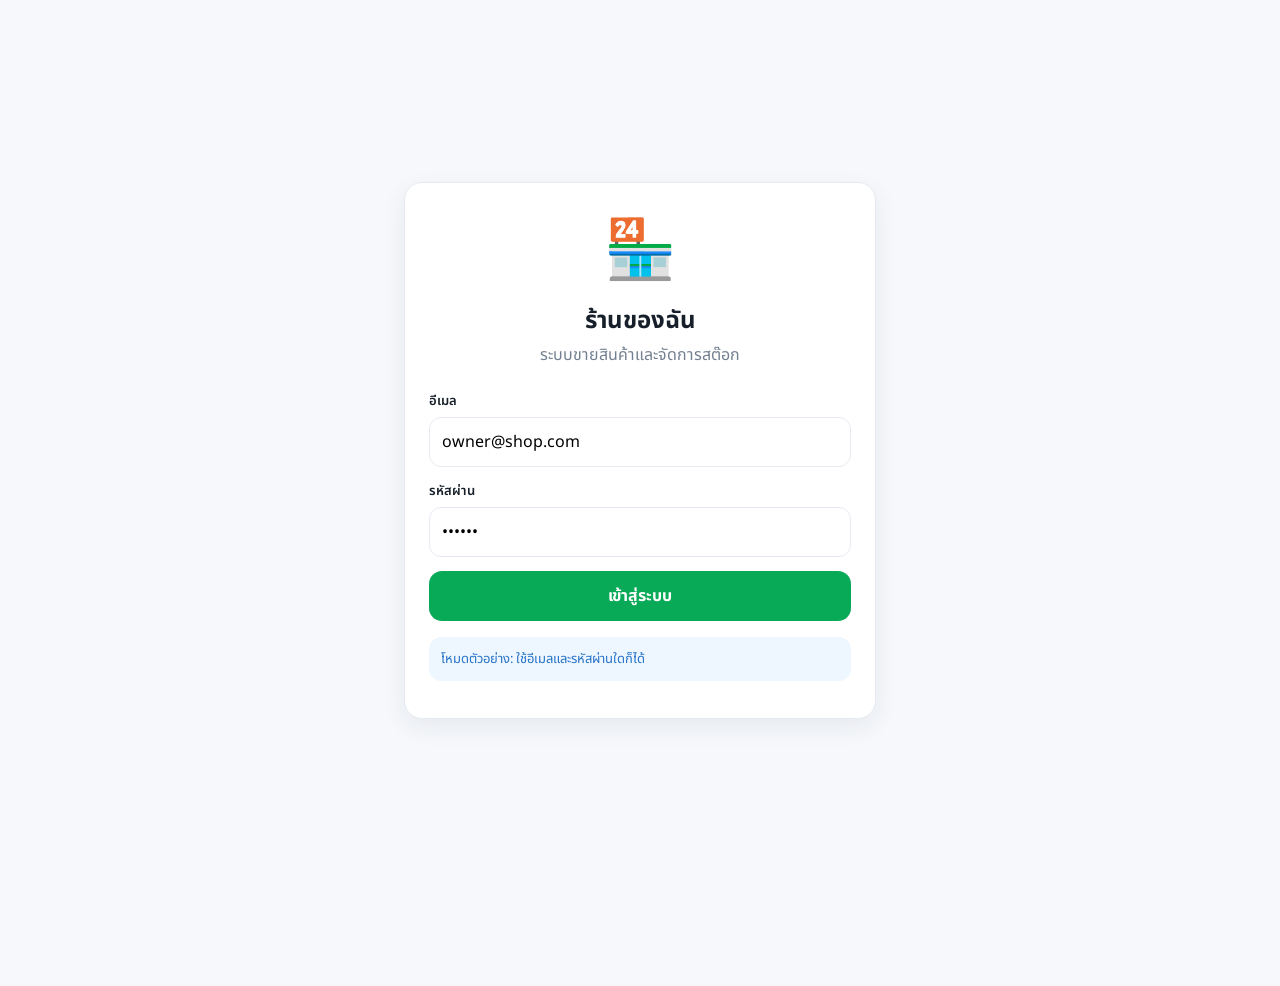
==== login.html @ 00ae4c8f "commit" ====
<!doctype html><html lang="th"><head><meta charset="utf-8"><meta name="viewport" content="width=device-width,initial-scale=1,maximum-scale=1,user-scalable=no"><meta name="theme-color" content="#08a957"><title>เข้าสู่ระบบ | ร้านของฉัน</title><link rel="stylesheet" href="css/style.css"></head><body><div class="app"><main class="login-wrap"><section class="login-card card"><div class="brand"><div class="logo">🏪</div><h1>ร้านของฉัน</h1><p>ระบบขายสินค้าและจัดการสต๊อก</p></div><form id="loginForm"><div class="field"><label>อีเมล</label><input id="email" type="email" value="owner@shop.com" autocomplete="username"></div><div class="field"><label>รหัสผ่าน</label><input id="password" type="password" value="123456" autocomplete="current-password"></div><button class="btn btn-primary btn-block">เข้าสู่ระบบ</button></form><p class="notice" style="margin-top:16px">โหมดตัวอย่าง: ใช้อีเมลและรหัสผ่านใดก็ได้</p></section></main></div><div class="toast" aria-live="polite"></div><script type="module">import{login}from'./js/auth.js';document.querySelector('#loginForm').onsubmit=e=>{e.preventDefault();login(email.value,password.value)}</script></body></html>
---- css/style.css ----
@import url('https://fonts.googleapis.com/css2?family=Noto+Sans+Thai:wght@400;500;600;700;800&display=swap');
:root{--green:#08a957;--green-dark:#078746;--green-soft:#e9f9f0;--bg:#f6f8fb;--card:#fff;--text:#17202a;--muted:#738091;--line:#e6eaf0;--danger:#e5484d;--warning:#f5a524;--blue:#3182f6;--shadow:0 8px 24px rgba(24,39,75,.07);--radius:18px}
*{box-sizing:border-box}html{font-size:16px;-webkit-text-size-adjust:100%;touch-action:manipulation}body{margin:0;font-family:'Noto Sans Thai',system-ui,sans-serif;background:var(--bg);color:var(--text)}button,input,select,textarea{font:inherit}button{cursor:pointer}a{text-decoration:none;color:inherit}.app{max-width:520px;min-height:100vh;margin:auto;background:var(--bg);padding-bottom:86px}.topbar{position:sticky;top:0;z-index:30;display:flex;align-items:center;justify-content:space-between;height:64px;padding:0 18px;background:rgba(246,248,251,.94);backdrop-filter:blur(12px);border-bottom:1px solid var(--line)}.topbar h1{font-size:20px;margin:0}.icon-btn{width:42px;height:42px;border:0;border-radius:13px;background:var(--card);box-shadow:var(--shadow);font-size:20px}.page{padding:16px}.card{background:var(--card);border:1px solid var(--line);border-radius:var(--radius);box-shadow:var(--shadow)}.scan-hero{width:100%;border:0;border-radius:18px;padding:24px;color:#fff;background:linear-gradient(135deg,#09b65f,#078e4b);text-align:center}.scan-hero .big{font-size:40px}.scan-hero strong{display:block;font-size:20px}.scan-hero small{opacity:.85}.search{position:relative;margin:14px 0}.search input{width:100%;height:48px;padding:0 45px;border:1px solid var(--line);border-radius:14px;background:#fff;outline:0}.search input:focus,.field input:focus,.field select:focus,.field textarea:focus{border-color:var(--green);box-shadow:0 0 0 3px rgba(8,169,87,.12)}.search span{position:absolute;left:15px;top:13px}.section-title{display:flex;justify-content:space-between;align-items:center;margin:22px 0 12px}.section-title h2{font-size:17px;margin:0}.section-title a{font-size:13px;color:var(--green)}.product-grid{display:grid;grid-template-columns:repeat(3,1fr);gap:10px}.product-card{border:1px solid var(--line);background:#fff;border-radius:15px;padding:10px;text-align:left;min-width:0}.product-card img,.emoji-img{width:100%;height:76px;object-fit:contain;border-radius:12px;background:#f7fafc}.product-card b{display:block;white-space:nowrap;overflow:hidden;text-overflow:ellipsis;margin-top:7px;font-size:13px}.product-card small{color:var(--green);font-weight:700}.bottom-nav{position:fixed;left:50%;bottom:0;transform:translateX(-50%);z-index:40;width:min(520px,100%);display:grid;grid-template-columns:repeat(4,1fr);padding:7px 8px calc(7px + env(safe-area-inset-bottom));background:#fff;border-top:1px solid var(--line)}.nav-item{display:flex;flex-direction:column;align-items:center;gap:2px;border:0;background:transparent;color:var(--muted);font-size:11px}.nav-item span{font-size:21px}.nav-item.active{color:var(--green);font-weight:700}.btn{border:0;border-radius:13px;padding:13px 16px;font-weight:700}.btn-primary{background:var(--green);color:#fff}.btn-secondary{background:var(--green-soft);color:var(--green-dark)}.btn-danger{background:#fff0f0;color:var(--danger)}.btn-block{width:100%}.list{display:flex;flex-direction:column;gap:10px}.list-row{display:flex;align-items:center;gap:12px;padding:12px;background:#fff;border:1px solid var(--line);border-radius:15px}.thumb{width:54px;height:54px;border-radius:12px;object-fit:contain;background:#f4f7fa}.grow{flex:1;min-width:0}.grow b{display:block}.muted{color:var(--muted);font-size:13px}.price{font-weight:800}.qty{display:flex;align-items:center;gap:8px;margin-top:8px}.qty button{width:31px;height:31px;border:1px solid var(--line);background:#f6f8fb;border-radius:8px}.summary{padding:16px;margin-top:15px}.summary-line{display:flex;justify-content:space-between;margin:8px 0}.summary-line.total{font-size:22px;font-weight:800;border-top:1px solid var(--line);padding-top:12px}.field{margin-bottom:14px}.field label{display:block;font-size:13px;font-weight:600;margin-bottom:6px}.field input,.field select,.field textarea{width:100%;border:1px solid var(--line);border-radius:12px;background:#fff;padding:12px;outline:0}.field textarea{min-height:88px;resize:vertical}.two-col{display:grid;grid-template-columns:1fr 1fr;gap:12px}.stats{display:grid;grid-template-columns:1fr 1fr;gap:12px}.stat{padding:16px;color:#fff}.stat.green{background:linear-gradient(135deg,#08a957,#14c873)}.stat.blue{background:linear-gradient(135deg,#3182f6,#4ca1ff)}.stat.orange{background:linear-gradient(135deg,#f59f24,#ffbd50)}.stat.purple{background:linear-gradient(135deg,#845ef7,#a779ff)}.stat small{opacity:.9}.stat b{display:block;font-size:23px;margin-top:4px}.stock-dot{width:10px;height:10px;border-radius:50%}.ok{background:var(--green)}.low{background:var(--warning)}.out{background:var(--danger)}.fab{position:fixed;right:max(18px,calc((100vw - 520px)/2 + 18px));bottom:90px;width:58px;height:58px;border:0;border-radius:50%;background:var(--green);color:#fff;font-size:32px;box-shadow:0 10px 30px rgba(8,169,87,.35)}.login-wrap{min-height:100vh;display:flex;align-items:center;padding:24px}.login-card{width:100%;padding:24px}.brand{text-align:center;margin-bottom:24px}.brand .logo{font-size:58px}.brand h1{margin:8px 0 0}.brand p{color:var(--muted);margin:4px 0}.notice{padding:12px;border-radius:12px;background:#eef7ff;color:#2773c8;font-size:13px}.toast{position:fixed;z-index:99;left:50%;bottom:95px;transform:translateX(-50%);width:min(460px,calc(100% - 32px));padding:13px 16px;border-radius:13px;background:#17202a;color:#fff;text-align:center;display:none}.toast.show{display:block}.modal{position:fixed;inset:0;z-index:80;background:rgba(17,24,39,.62);display:none;align-items:flex-end;justify-content:center}.modal.show{display:flex}.sheet{width:min(520px,100%);background:#fff;border-radius:24px 24px 0 0;padding:20px;max-height:88vh;overflow:auto}.scanner-box{position:relative;background:#111;border-radius:18px;overflow:hidden;aspect-ratio:3/4}.scanner-box video{width:100%;height:100%;object-fit:cover}.scan-frame{position:absolute;inset:30% 10%;border:3px solid #21d873;border-radius:14px}.empty{text-align:center;padding:36px 16px;color:var(--muted)}.receipt-no{font-weight:800}.money-positive{color:var(--green);font-weight:800}.money-negative{color:var(--danger);font-weight:800}.setting-row{display:flex;align-items:center;gap:12px;padding:15px;border-bottom:1px solid var(--line)}.setting-row:last-child{border:0}.avatar{width:50px;height:50px;border-radius:50%;display:grid;place-items:center;background:#dff5e9;color:var(--green);font-size:24px}.chart{display:flex;align-items:flex-end;height:160px;gap:8px;padding:15px}.bar{flex:1;background:linear-gradient(#4ca1ff,#3182f6);border-radius:6px 6px 0 0;min-height:5px}.tabs{display:grid;grid-template-columns:1fr 1fr;gap:8px;margin-bottom:12px}.tabs button{border:1px solid var(--line);background:#fff;border-radius:12px;padding:11px}.tabs button.active{border-color:var(--green);color:var(--green);background:var(--green-soft)}@media(max-width:360px){.product-grid{grid-template-columns:repeat(2,1fr)}.two-col{grid-template-columns:1fr}.page{padding:12px}}
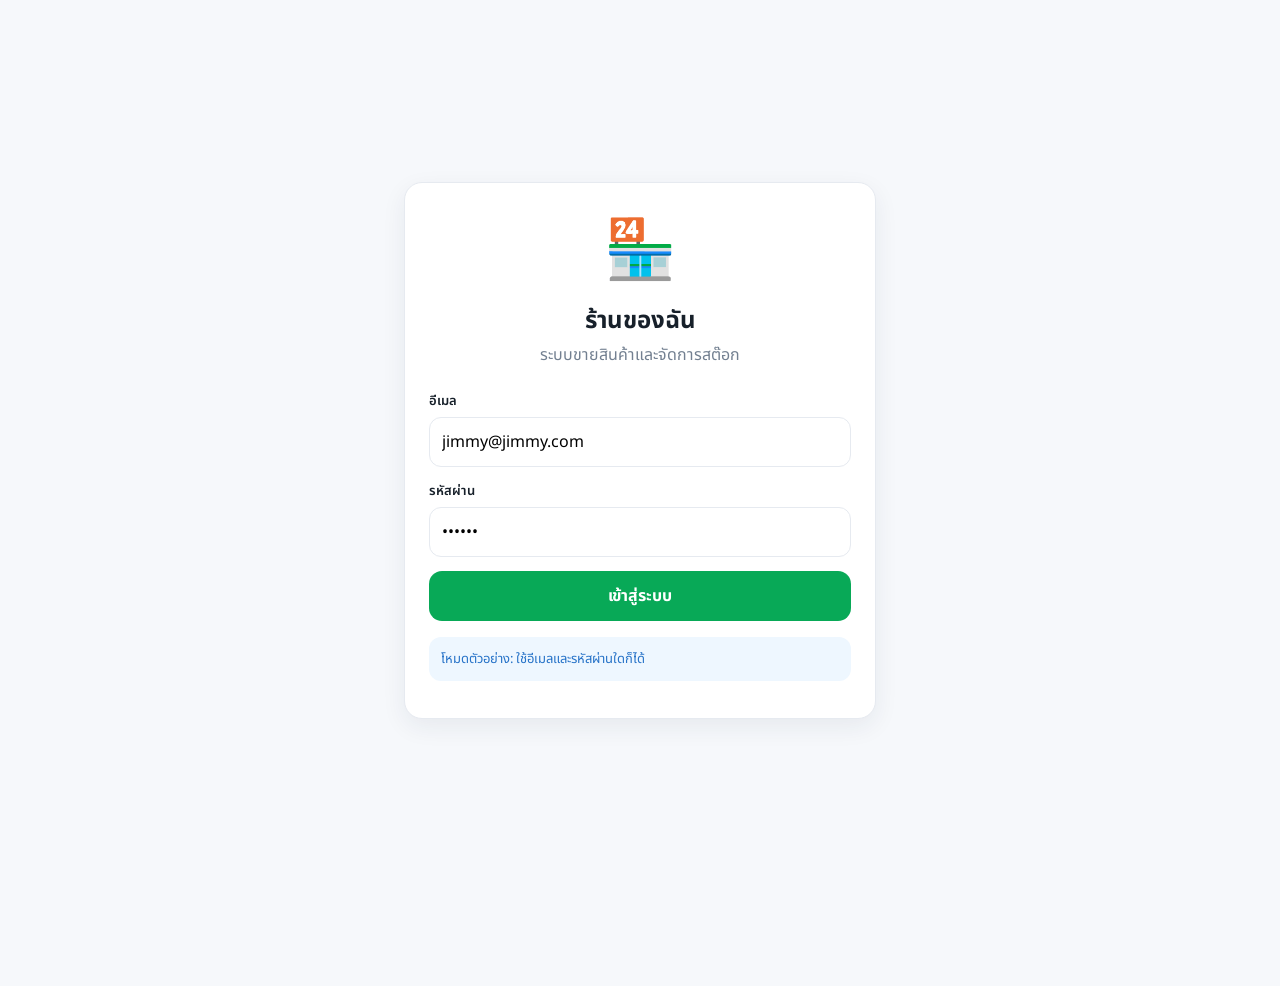
==== commit 6dc5716a: "commit" ====
--- a/login.html
+++ b/login.html
@@ -1 +1,37 @@
-<!doctype html><html lang="th"><head><meta charset="utf-8"><meta name="viewport" content="width=device-width,initial-scale=1,maximum-scale=1,user-scalable=no"><meta name="theme-color" content="#08a957"><title>เข้าสู่ระบบ | ร้านของฉัน</title><link rel="stylesheet" href="css/style.css"></head><body><div class="app"><main class="login-wrap"><section class="login-card card"><div class="brand"><div class="logo">🏪</div><h1>ร้านของฉัน</h1><p>ระบบขายสินค้าและจัดการสต๊อก</p></div><form id="loginForm"><div class="field"><label>อีเมล</label><input id="email" type="email" value="owner@shop.com" autocomplete="username"></div><div class="field"><label>รหัสผ่าน</label><input id="password" type="password" value="123456" autocomplete="current-password"></div><button class="btn btn-primary btn-block">เข้าสู่ระบบ</button></form><p class="notice" style="margin-top:16px">โหมดตัวอย่าง: ใช้อีเมลและรหัสผ่านใดก็ได้</p></section></main></div><div class="toast" aria-live="polite"></div><script type="module">import{login}from'./js/auth.js';document.querySelector('#loginForm').onsubmit=e=>{e.preventDefault();login(email.value,password.value)}</script></body></html>+<!doctype html>
+<html lang="th">
+
+<head>
+    <meta charset="utf-8">
+    <meta name="viewport" content="width=device-width,initial-scale=1,maximum-scale=1,user-scalable=no">
+    <meta name="theme-color" content="#08a957">
+    <title>เข้าสู่ระบบ | ร้านของฉัน</title>
+    <link rel="stylesheet" href="css/style.css">
+</head>
+
+<body>
+    <div class="app">
+        <main class="login-wrap">
+            <section class="login-card card">
+                <div class="brand">
+                    <div class="logo">🏪</div>
+                    <h1>ร้านของฉัน</h1>
+                    <p>ระบบขายสินค้าและจัดการสต๊อก</p>
+                </div>
+                <form id="loginForm">
+                    <div class="field"><label>อีเมล</label><input id="email" type="email" value="jimmy@jimmy.com"
+                            autocomplete="username"></div>
+                    <div class="field"><label>รหัสผ่าน</label><input id="password" type="password" value="jimmy@"
+                            autocomplete="current-password"></div><button
+                        class="btn btn-primary btn-block">เข้าสู่ระบบ</button>
+                </form>
+                <p class="notice" style="margin-top:16px">โหมดตัวอย่าง: ใช้อีเมลและรหัสผ่านใดก็ได้</p>
+            </section>
+        </main>
+    </div>
+    <div class="toast" aria-live="polite"></div>
+    <script
+        type="module">import { login } from './js/auth.js'; document.querySelector('#loginForm').onsubmit = e => { e.preventDefault(); login(email.value, password.value) }</script>
+</body>
+
+</html>
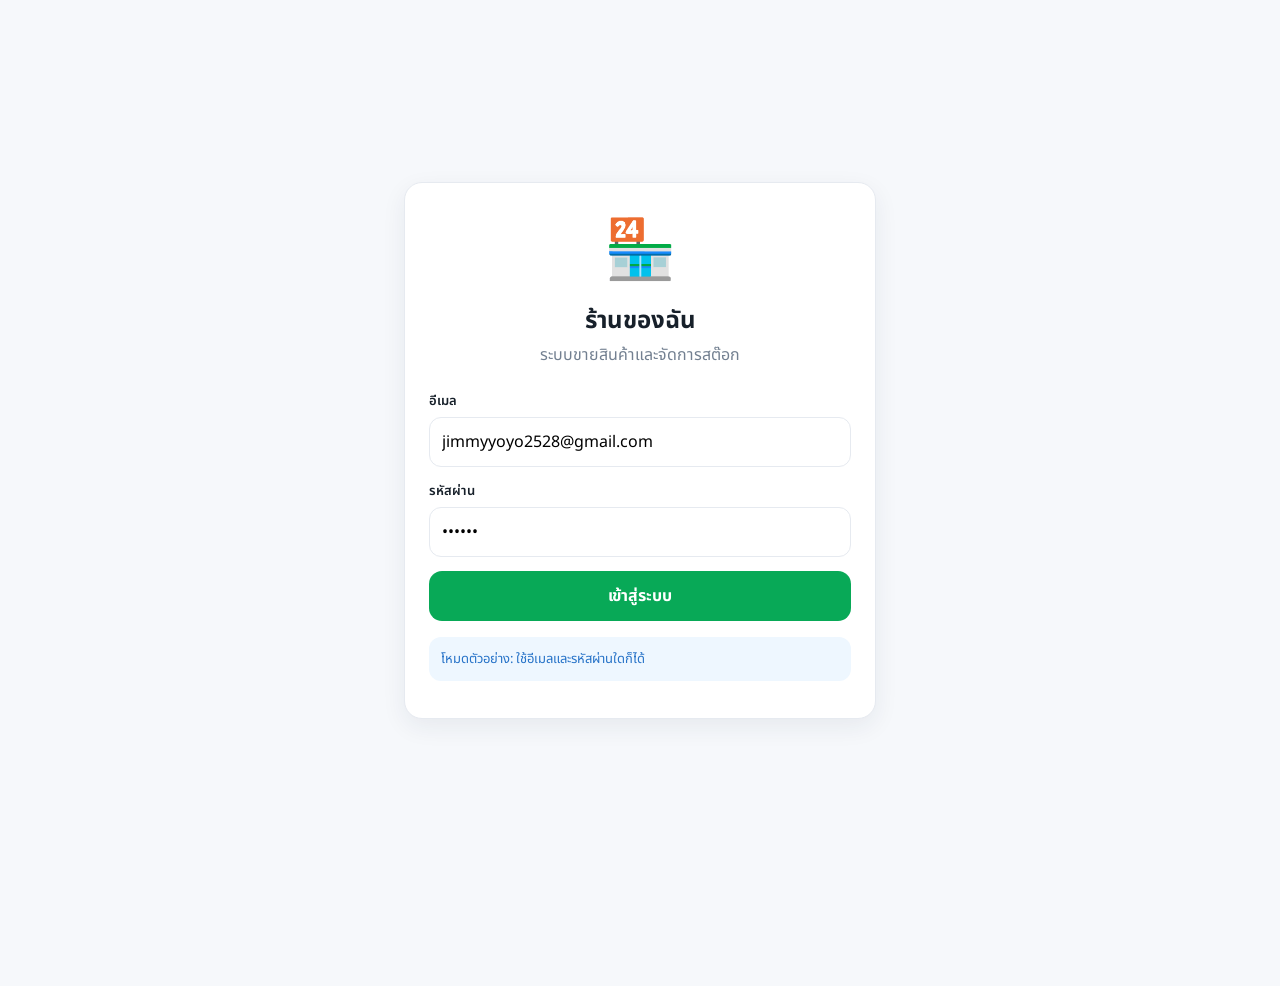
==== commit 5dddf40b: "git add . git commit -m "feat: auto fill barcode from product images" git push" ====
--- a/login.html
+++ b/login.html
@@ -19,7 +19,7 @@
                     <p>ระบบขายสินค้าและจัดการสต๊อก</p>
                 </div>
                 <form id="loginForm">
-                    <div class="field"><label>อีเมล</label><input id="email" type="email" value="jimmy@jimmy.com"
+                    <div class="field"><label>อีเมล</label><input id="email" type="email" value="jimmyyoyo2528@gmail.com"
                             autocomplete="username"></div>
                     <div class="field"><label>รหัสผ่าน</label><input id="password" type="password" value="jimmy@"
                             autocomplete="current-password"></div><button
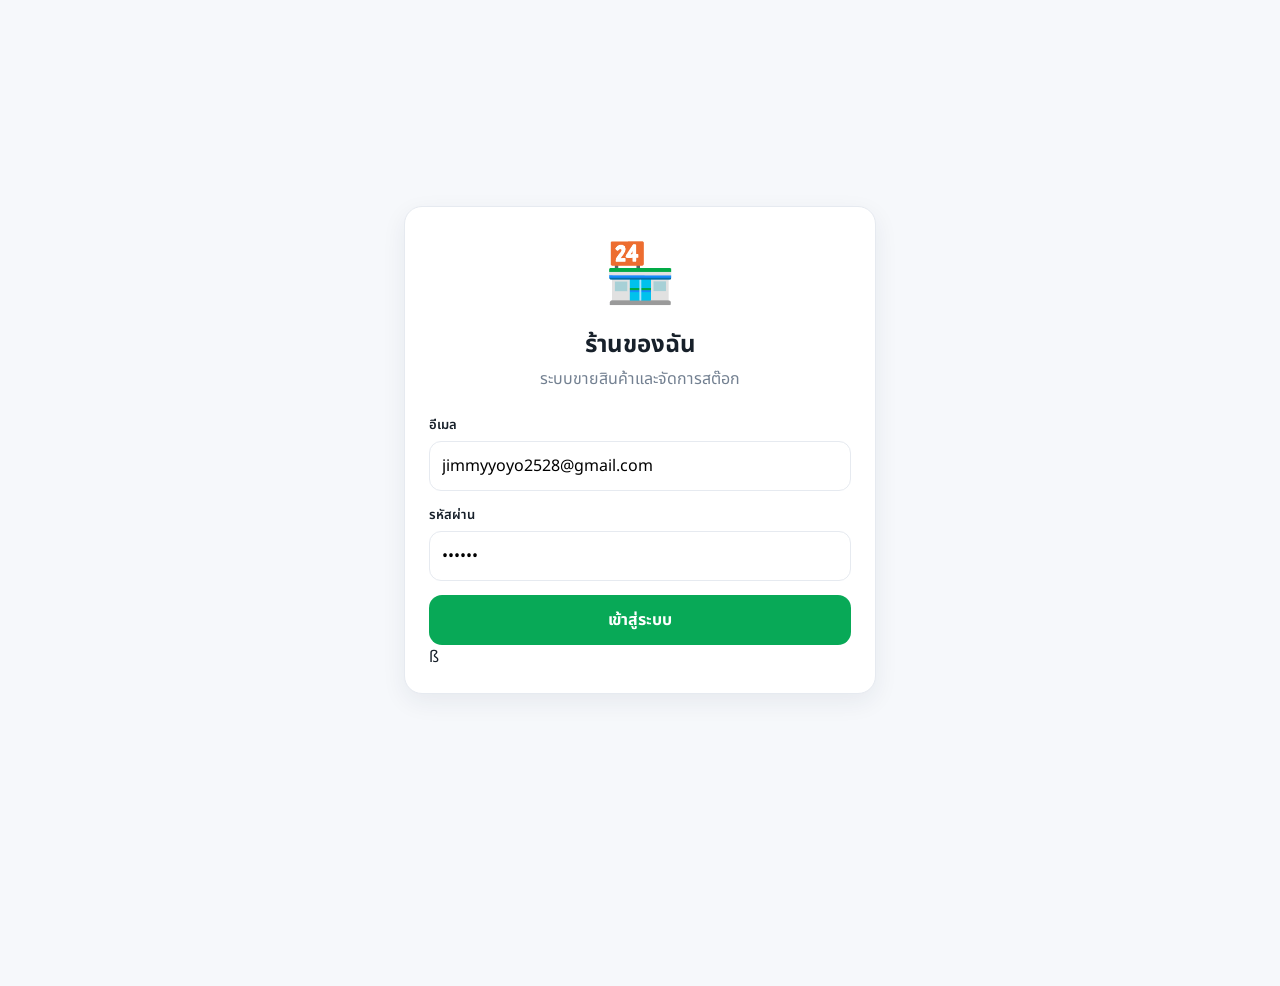
==== commit 3842456e: "commit" ====
--- a/login.html
+++ b/login.html
@@ -24,8 +24,7 @@
                     <div class="field"><label>รหัสผ่าน</label><input id="password" type="password" value="jimmy@"
                             autocomplete="current-password"></div><button
                         class="btn btn-primary btn-block">เข้าสู่ระบบ</button>
-                </form>
-                <p class="notice" style="margin-top:16px">โหมดตัวอย่าง: ใช้อีเมลและรหัสผ่านใดก็ได้</p>
+                </form>ß
             </section>
         </main>
     </div>
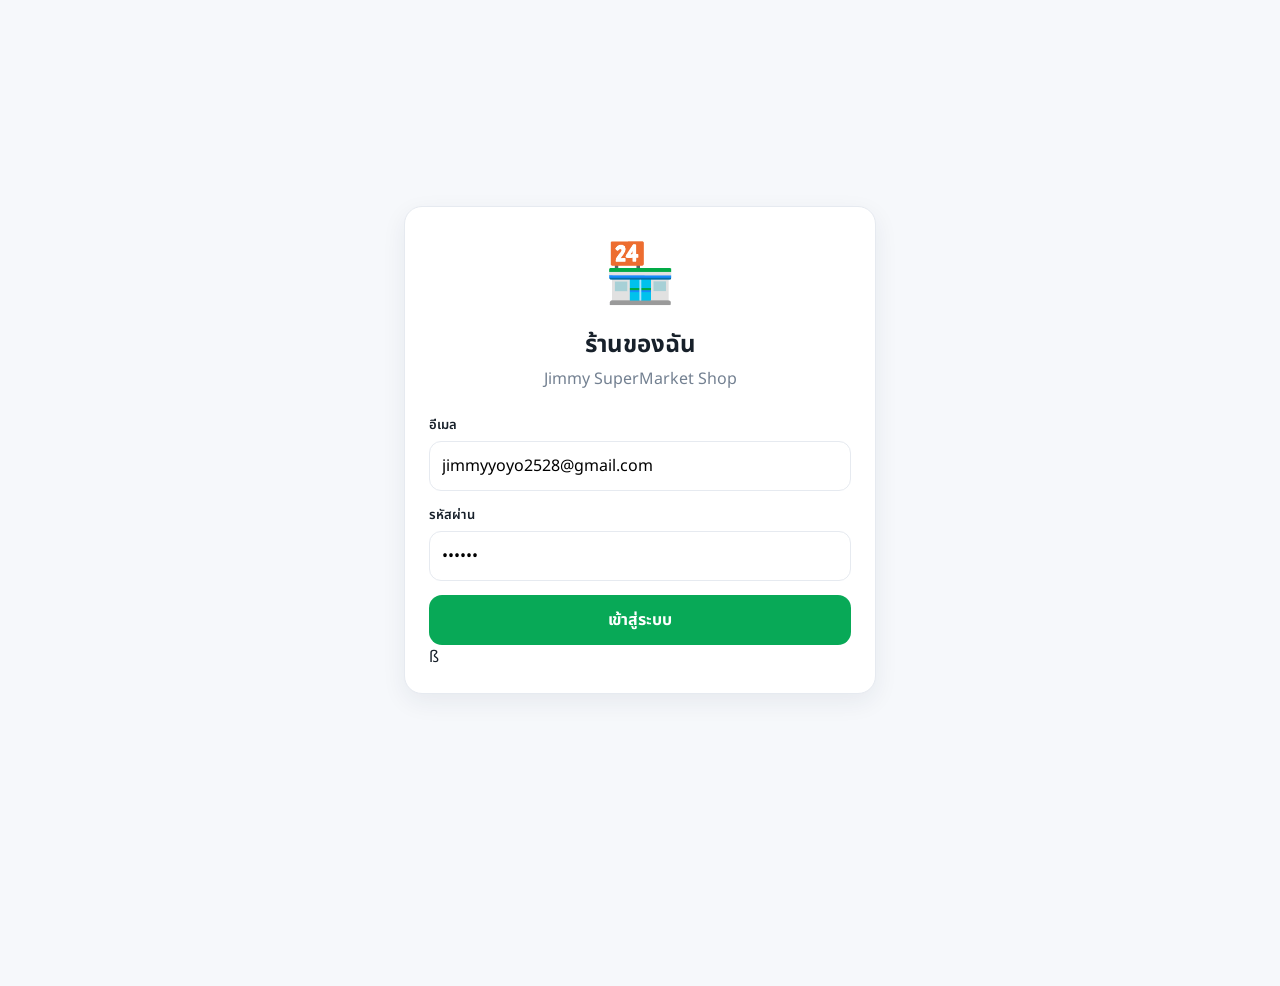
==== commit 7efb8e42: "commit" ====
--- a/login.html
+++ b/login.html
@@ -16,7 +16,7 @@
                 <div class="brand">
                     <div class="logo">🏪</div>
                     <h1>ร้านของฉัน</h1>
-                    <p>ระบบขายสินค้าและจัดการสต๊อก</p>
+                    <p>Jimmy SuperMarket Shop</p>
                 </div>
                 <form id="loginForm">
                     <div class="field"><label>อีเมล</label><input id="email" type="email" value="jimmyyoyo2528@gmail.com"
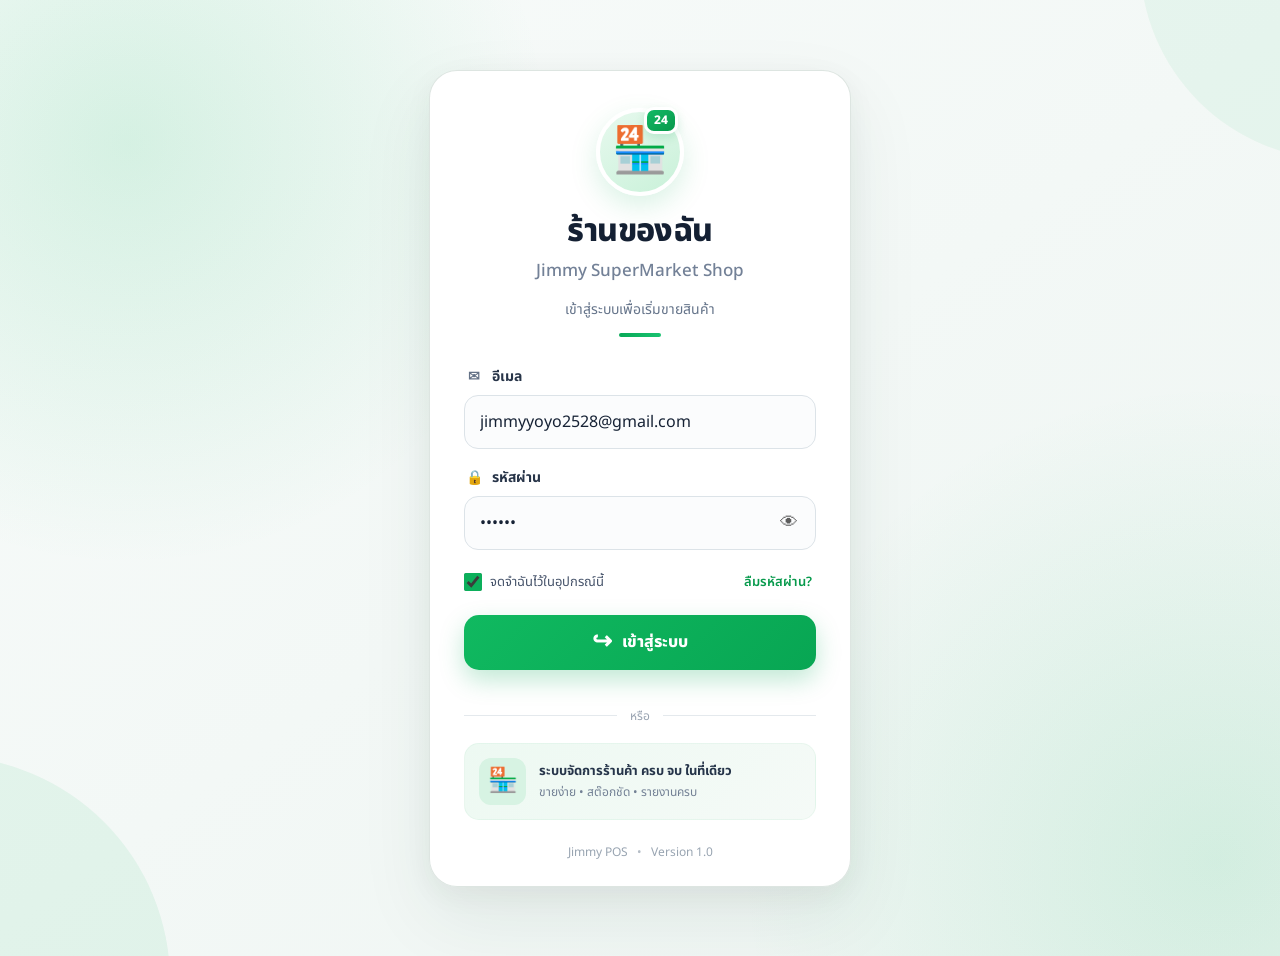
==== commit fef9456d: "commit" ====
--- a/login.html
+++ b/login.html
@@ -3,34 +3,557 @@
 
 <head>
     <meta charset="utf-8">
-    <meta name="viewport" content="width=device-width,initial-scale=1,maximum-scale=1,user-scalable=no">
-    <meta name="theme-color" content="#08a957">
+
+    <meta
+        name="viewport"
+        content="width=device-width, initial-scale=1, maximum-scale=1, user-scalable=no"
+    >
+
+    <meta name="theme-color" content="#08A957">
+
     <title>เข้าสู่ระบบ | ร้านของฉัน</title>
+
     <link rel="stylesheet" href="css/style.css">
 </head>
 
-<body>
-    <div class="app">
+<body class="login-body">
+
+    <div class="login-page">
+
+        <!-- Background -->
+        <div class="login-bg login-bg-left"></div>
+        <div class="login-bg login-bg-right"></div>
+
+
         <main class="login-wrap">
-            <section class="login-card card">
-                <div class="brand">
-                    <div class="logo">🏪</div>
-                    <h1>ร้านของฉัน</h1>
-                    <p>Jimmy SuperMarket Shop</p>
+
+            <section class="login-card">
+
+                <!-- =======================
+                     BRAND
+                ======================== -->
+
+                <div class="login-brand">
+
+                    <div class="login-logo">
+
+                        <span class="shop-icon">🏪</span>
+
+                        <span class="shop-badge">
+                            24
+                        </span>
+
+                    </div>
+
+
+                    <h1>
+                        ร้านของฉัน
+                    </h1>
+
+
+                    <p class="shop-name">
+                        Jimmy SuperMarket Shop
+                    </p>
+
+
+                    <p class="login-subtitle">
+                        เข้าสู่ระบบเพื่อเริ่มขายสินค้า
+                    </p>
+
+
+                    <div class="login-green-line"></div>
+
                 </div>
+
+
+
+                <!-- =======================
+                     LOGIN FORM
+                ======================== -->
+
                 <form id="loginForm">
-                    <div class="field"><label>อีเมล</label><input id="email" type="email" value="jimmyyoyo2528@gmail.com"
-                            autocomplete="username"></div>
-                    <div class="field"><label>รหัสผ่าน</label><input id="password" type="password" value="jimmy@"
-                            autocomplete="current-password"></div><button
-                        class="btn btn-primary btn-block">เข้าสู่ระบบ</button>
-                </form>ß
+
+
+                    <!-- EMAIL -->
+
+                    <div class="login-field">
+
+                        <label for="email">
+
+                            <span class="label-icon">
+                                ✉
+                            </span>
+
+                            อีเมล
+
+                        </label>
+
+
+                        <input
+                            id="email"
+                            name="email"
+                            type="email"
+                            placeholder="example@email.com"
+                            autocomplete="username"
+                            inputmode="email"
+                            required
+                            value="jimmyyoyo2528@gmail.com"
+                        >
+
+                    </div>
+
+
+
+                    <!-- PASSWORD -->
+
+                    <div class="login-field">
+
+                        <label for="password">
+
+                            <span class="label-icon">
+                                🔒
+                            </span>
+
+                            รหัสผ่าน
+
+                        </label>
+
+
+                        <div class="password-wrapper">
+
+                            <input
+                                id="password"
+                                name="password"
+                                type="password"
+                                placeholder="กรอกรหัสผ่าน"
+                                autocomplete="current-password"
+                                value="jimmy@"
+                                required
+                            >
+
+
+                            <button
+                                id="togglePassword"
+                                class="password-toggle"
+                                type="button"
+                                aria-label="แสดงรหัสผ่าน"
+                            >
+
+                                👁
+
+                            </button>
+
+                        </div>
+
+                    </div>
+
+
+
+                    <!-- OPTIONS -->
+
+                    <div class="login-options">
+
+                        <label class="remember-me">
+
+                            <input
+                                id="rememberMe"
+                                type="checkbox"
+                                checked
+                            >
+
+                            <span>
+                                จดจำฉันไว้ในอุปกรณ์นี้
+                            </span>
+
+                        </label>
+
+
+                        <button
+                            type="button"
+                            id="forgotPassword"
+                            class="forgot-password"
+                        >
+
+                            ลืมรหัสผ่าน?
+
+                        </button>
+
+                    </div>
+
+
+
+                    <!-- LOGIN BUTTON -->
+
+                    <button
+                        id="loginButton"
+                        class="login-button"
+                        type="submit"
+                    >
+
+                        <span
+                            id="loginSpinner"
+                            class="login-spinner"
+                            aria-hidden="true"
+                        ></span>
+
+                        <span
+                            id="loginButtonIcon"
+                            class="login-button-icon"
+                        >
+                            ↪
+                        </span>
+
+                        <span id="loginButtonText">
+                            เข้าสู่ระบบ
+                        </span>
+
+                    </button>
+
+
+
+                    <!-- MESSAGE -->
+
+                    <div
+                        id="loginMessage"
+                        class="login-message"
+                        aria-live="polite"
+                    ></div>
+
+                </form>
+
+
+
+                <!-- =======================
+                     DIVIDER
+                ======================== -->
+
+                <div class="login-divider">
+
+                    <span></span>
+
+                    <p>
+                        หรือ
+                    </p>
+
+                    <span></span>
+
+                </div>
+
+
+
+                <!-- =======================
+                     INFO
+                ======================== -->
+
+                <div class="login-info">
+
+                    <div class="login-info-icon">
+                        🏪
+                    </div>
+
+
+                    <div class="login-info-content">
+
+                        <strong>
+                            ระบบจัดการร้านค้า ครบ จบ ในที่เดียว
+                        </strong>
+
+                        <p>
+                            ขายง่าย • สต๊อกชัด • รายงานครบ
+                        </p>
+
+                    </div>
+
+                </div>
+
+
+
+                <!-- =======================
+                     FOOTER
+                ======================== -->
+
+                <div class="login-footer">
+
+                    Jimmy POS
+
+                    <span>•</span>
+
+                    Version 1.0
+
+                </div>
+
             </section>
+
         </main>
+
     </div>
-    <div class="toast" aria-live="polite"></div>
-    <script
-        type="module">import { login } from './js/auth.js'; document.querySelector('#loginForm').onsubmit = e => { e.preventDefault(); login(email.value, password.value) }</script>
+
+
+
+    <!-- TOAST -->
+
+    <div
+        id="toast"
+        class="toast"
+        aria-live="polite"
+    ></div>
+
+
+
+    <!-- ===============================
+         LOGIN SCRIPT
+    ================================ -->
+
+    <script type="module">
+
+        import { login } from './js/auth.js';
+
+
+        const form =
+            document.querySelector('#loginForm');
+
+        const email =
+            document.querySelector('#email');
+
+        const password =
+            document.querySelector('#password');
+
+        const togglePassword =
+            document.querySelector('#togglePassword');
+
+        const loginButton =
+            document.querySelector('#loginButton');
+
+        const loginButtonText =
+            document.querySelector('#loginButtonText');
+
+        const loginButtonIcon =
+            document.querySelector('#loginButtonIcon');
+
+        const loginSpinner =
+            document.querySelector('#loginSpinner');
+
+        const loginMessage =
+            document.querySelector('#loginMessage');
+
+        const forgotPassword =
+            document.querySelector('#forgotPassword');
+
+
+        /* =========================
+           SHOW / HIDE PASSWORD
+        ========================= */
+
+        togglePassword.addEventListener('click', () => {
+
+            const passwordIsHidden =
+                password.type === 'password';
+
+
+            password.type =
+                passwordIsHidden
+                    ? 'text'
+                    : 'password';
+
+
+            togglePassword.textContent =
+                passwordIsHidden
+                    ? '🙈'
+                    : '👁';
+
+
+            togglePassword.setAttribute(
+                'aria-label',
+                passwordIsHidden
+                    ? 'ซ่อนรหัสผ่าน'
+                    : 'แสดงรหัสผ่าน'
+            );
+
+        });
+
+
+
+        /* =========================
+           LOGIN
+        ========================= */
+
+        form.addEventListener('submit', async (event) => {
+
+            event.preventDefault();
+
+
+            loginMessage.textContent = '';
+            loginMessage.className = 'login-message';
+
+
+            const emailValue =
+                email.value.trim();
+
+            const passwordValue =
+                password.value;
+
+
+            if (!emailValue || !passwordValue) {
+
+                showError(
+                    'กรุณากรอกอีเมลและรหัสผ่าน'
+                );
+
+                return;
+            }
+
+
+            setLoading(true);
+
+
+            try {
+
+                await login(
+                    emailValue,
+                    passwordValue
+                );
+
+            }
+
+            catch (error) {
+
+                console.error(
+                    'Login Error:',
+                    error
+                );
+
+
+                showError(
+                    getLoginErrorMessage(error)
+                );
+
+            }
+
+            finally {
+
+                setLoading(false);
+
+            }
+
+        });
+
+
+
+        /* =========================
+           LOADING
+        ========================= */
+
+        function setLoading(isLoading) {
+
+            loginButton.disabled =
+                isLoading;
+
+
+            if (isLoading) {
+
+                loginSpinner.classList.add(
+                    'show'
+                );
+
+                loginButtonIcon.style.display =
+                    'none';
+
+                loginButtonText.textContent =
+                    'กำลังเข้าสู่ระบบ...';
+
+            }
+
+            else {
+
+                loginSpinner.classList.remove(
+                    'show'
+                );
+
+                loginButtonIcon.style.display =
+                    '';
+
+                loginButtonText.textContent =
+                    'เข้าสู่ระบบ';
+
+            }
+
+        }
+
+
+
+        /* =========================
+           ERROR
+        ========================= */
+
+        function showError(text) {
+
+            loginMessage.textContent =
+                text;
+
+            loginMessage.classList.add(
+                'error'
+            );
+
+        }
+
+
+
+        function getLoginErrorMessage(error) {
+
+            const message =
+                String(
+                    error?.message || ''
+                ).toLowerCase();
+
+
+            if (
+                message.includes(
+                    'invalid login credentials'
+                )
+            ) {
+
+                return 'อีเมลหรือรหัสผ่านไม่ถูกต้อง';
+
+            }
+
+
+            if (
+                message.includes('email not confirmed')
+            ) {
+
+                return 'กรุณายืนยันอีเมลก่อนเข้าสู่ระบบ';
+
+            }
+
+
+            return (
+                error?.message ||
+                'เข้าสู่ระบบไม่สำเร็จ กรุณาลองใหม่'
+            );
+
+        }
+
+
+
+        /* =========================
+           FORGOT PASSWORD
+        ========================= */
+
+        forgotPassword.addEventListener(
+            'click',
+            () => {
+
+                loginMessage.textContent =
+                    'กรุณาติดต่อผู้ดูแลระบบเพื่อรีเซ็ตรหัสผ่าน';
+
+                loginMessage.className =
+                    'login-message info';
+
+            }
+        );
+
+    </script>
+
 </body>
 
 </html>
--- a/css/style.css
+++ b/css/style.css
@@ -1,3 +1,1654 @@
 @import url('https://fonts.googleapis.com/css2?family=Noto+Sans+Thai:wght@400;500;600;700;800&display=swap');
-:root{--green:#08a957;--green-dark:#078746;--green-soft:#e9f9f0;--bg:#f6f8fb;--card:#fff;--text:#17202a;--muted:#738091;--line:#e6eaf0;--danger:#e5484d;--warning:#f5a524;--blue:#3182f6;--shadow:0 8px 24px rgba(24,39,75,.07);--radius:18px}
-*{box-sizing:border-box}html{font-size:16px;-webkit-text-size-adjust:100%;touch-action:manipulation}body{margin:0;font-family:'Noto Sans Thai',system-ui,sans-serif;background:var(--bg);color:var(--text)}button,input,select,textarea{font:inherit}button{cursor:pointer}a{text-decoration:none;color:inherit}.app{max-width:520px;min-height:100vh;margin:auto;background:var(--bg);padding-bottom:86px}.topbar{position:sticky;top:0;z-index:30;display:flex;align-items:center;justify-content:space-between;height:64px;padding:0 18px;background:rgba(246,248,251,.94);backdrop-filter:blur(12px);border-bottom:1px solid var(--line)}.topbar h1{font-size:20px;margin:0}.icon-btn{width:42px;height:42px;border:0;border-radius:13px;background:var(--card);box-shadow:var(--shadow);font-size:20px}.page{padding:16px}.card{background:var(--card);border:1px solid var(--line);border-radius:var(--radius);box-shadow:var(--shadow)}.scan-hero{width:100%;border:0;border-radius:18px;padding:24px;color:#fff;background:linear-gradient(135deg,#09b65f,#078e4b);text-align:center}.scan-hero .big{font-size:40px}.scan-hero strong{display:block;font-size:20px}.scan-hero small{opacity:.85}.search{position:relative;margin:14px 0}.search input{width:100%;height:48px;padding:0 45px;border:1px solid var(--line);border-radius:14px;background:#fff;outline:0}.search input:focus,.field input:focus,.field select:focus,.field textarea:focus{border-color:var(--green);box-shadow:0 0 0 3px rgba(8,169,87,.12)}.search span{position:absolute;left:15px;top:13px}.section-title{display:flex;justify-content:space-between;align-items:center;margin:22px 0 12px}.section-title h2{font-size:17px;margin:0}.section-title a{font-size:13px;color:var(--green)}.product-grid{display:grid;grid-template-columns:repeat(3,1fr);gap:10px}.product-card{border:1px solid var(--line);background:#fff;border-radius:15px;padding:10px;text-align:left;min-width:0}.product-card img,.emoji-img{width:100%;height:76px;object-fit:contain;border-radius:12px;background:#f7fafc}.product-card b{display:block;white-space:nowrap;overflow:hidden;text-overflow:ellipsis;margin-top:7px;font-size:13px}.product-card small{color:var(--green);font-weight:700}.bottom-nav{position:fixed;left:50%;bottom:0;transform:translateX(-50%);z-index:40;width:min(520px,100%);display:grid;grid-template-columns:repeat(4,1fr);padding:7px 8px calc(7px + env(safe-area-inset-bottom));background:#fff;border-top:1px solid var(--line)}.nav-item{display:flex;flex-direction:column;align-items:center;gap:2px;border:0;background:transparent;color:var(--muted);font-size:11px}.nav-item span{font-size:21px}.nav-item.active{color:var(--green);font-weight:700}.btn{border:0;border-radius:13px;padding:13px 16px;font-weight:700}.btn-primary{background:var(--green);color:#fff}.btn-secondary{background:var(--green-soft);color:var(--green-dark)}.btn-danger{background:#fff0f0;color:var(--danger)}.btn-block{width:100%}.list{display:flex;flex-direction:column;gap:10px}.list-row{display:flex;align-items:center;gap:12px;padding:12px;background:#fff;border:1px solid var(--line);border-radius:15px}.thumb{width:54px;height:54px;border-radius:12px;object-fit:contain;background:#f4f7fa}.grow{flex:1;min-width:0}.grow b{display:block}.muted{color:var(--muted);font-size:13px}.price{font-weight:800}.qty{display:flex;align-items:center;gap:8px;margin-top:8px}.qty button{width:31px;height:31px;border:1px solid var(--line);background:#f6f8fb;border-radius:8px}.summary{padding:16px;margin-top:15px}.summary-line{display:flex;justify-content:space-between;margin:8px 0}.summary-line.total{font-size:22px;font-weight:800;border-top:1px solid var(--line);padding-top:12px}.field{margin-bottom:14px}.field label{display:block;font-size:13px;font-weight:600;margin-bottom:6px}.field input,.field select,.field textarea{width:100%;border:1px solid var(--line);border-radius:12px;background:#fff;padding:12px;outline:0}.field textarea{min-height:88px;resize:vertical}.two-col{display:grid;grid-template-columns:1fr 1fr;gap:12px}.stats{display:grid;grid-template-columns:1fr 1fr;gap:12px}.stat{padding:16px;color:#fff}.stat.green{background:linear-gradient(135deg,#08a957,#14c873)}.stat.blue{background:linear-gradient(135deg,#3182f6,#4ca1ff)}.stat.orange{background:linear-gradient(135deg,#f59f24,#ffbd50)}.stat.purple{background:linear-gradient(135deg,#845ef7,#a779ff)}.stat small{opacity:.9}.stat b{display:block;font-size:23px;margin-top:4px}.stock-dot{width:10px;height:10px;border-radius:50%}.ok{background:var(--green)}.low{background:var(--warning)}.out{background:var(--danger)}.fab{position:fixed;right:max(18px,calc((100vw - 520px)/2 + 18px));bottom:90px;width:58px;height:58px;border:0;border-radius:50%;background:var(--green);color:#fff;font-size:32px;box-shadow:0 10px 30px rgba(8,169,87,.35)}.login-wrap{min-height:100vh;display:flex;align-items:center;padding:24px}.login-card{width:100%;padding:24px}.brand{text-align:center;margin-bottom:24px}.brand .logo{font-size:58px}.brand h1{margin:8px 0 0}.brand p{color:var(--muted);margin:4px 0}.notice{padding:12px;border-radius:12px;background:#eef7ff;color:#2773c8;font-size:13px}.toast{position:fixed;z-index:99;left:50%;bottom:95px;transform:translateX(-50%);width:min(460px,calc(100% - 32px));padding:13px 16px;border-radius:13px;background:#17202a;color:#fff;text-align:center;display:none}.toast.show{display:block}.modal{position:fixed;inset:0;z-index:80;background:rgba(17,24,39,.62);display:none;align-items:flex-end;justify-content:center}.modal.show{display:flex}.sheet{width:min(520px,100%);background:#fff;border-radius:24px 24px 0 0;padding:20px;max-height:88vh;overflow:auto}.scanner-box{position:relative;background:#111;border-radius:18px;overflow:hidden;aspect-ratio:3/4}.scanner-box video{width:100%;height:100%;object-fit:cover}.scan-frame{position:absolute;inset:30% 10%;border:3px solid #21d873;border-radius:14px}.empty{text-align:center;padding:36px 16px;color:var(--muted)}.receipt-no{font-weight:800}.money-positive{color:var(--green);font-weight:800}.money-negative{color:var(--danger);font-weight:800}.setting-row{display:flex;align-items:center;gap:12px;padding:15px;border-bottom:1px solid var(--line)}.setting-row:last-child{border:0}.avatar{width:50px;height:50px;border-radius:50%;display:grid;place-items:center;background:#dff5e9;color:var(--green);font-size:24px}.chart{display:flex;align-items:flex-end;height:160px;gap:8px;padding:15px}.bar{flex:1;background:linear-gradient(#4ca1ff,#3182f6);border-radius:6px 6px 0 0;min-height:5px}.tabs{display:grid;grid-template-columns:1fr 1fr;gap:8px;margin-bottom:12px}.tabs button{border:1px solid var(--line);background:#fff;border-radius:12px;padding:11px}.tabs button.active{border-color:var(--green);color:var(--green);background:var(--green-soft)}@media(max-width:360px){.product-grid{grid-template-columns:repeat(2,1fr)}.two-col{grid-template-columns:1fr}.page{padding:12px}}
+
+:root {
+    --green: #08a957;
+    --green-dark: #078746;
+    --green-soft: #e9f9f0;
+    --bg: #f6f8fb;
+    --card: #fff;
+    --text: #17202a;
+    --muted: #738091;
+    --line: #e6eaf0;
+    --danger: #e5484d;
+    --warning: #f5a524;
+    --blue: #3182f6;
+    --shadow: 0 8px 24px rgba(24, 39, 75, .07);
+    --radius: 18px
+}
+
+* {
+    box-sizing: border-box
+}
+
+html {
+    font-size: 16px;
+    -webkit-text-size-adjust: 100%;
+    touch-action: manipulation
+}
+
+body {
+    margin: 0;
+    font-family: 'Noto Sans Thai', system-ui, sans-serif;
+    background: var(--bg);
+    color: var(--text)
+}
+
+button,
+input,
+select,
+textarea {
+    font: inherit
+}
+
+button {
+    cursor: pointer
+}
+
+a {
+    text-decoration: none;
+    color: inherit
+}
+
+.app {
+    max-width: 520px;
+    min-height: 100vh;
+    margin: auto;
+    background: var(--bg);
+    padding-bottom: 86px
+}
+
+.topbar {
+    position: sticky;
+    top: 0;
+    z-index: 30;
+    display: flex;
+    align-items: center;
+    justify-content: space-between;
+    height: 64px;
+    padding: 0 18px;
+    background: rgba(246, 248, 251, .94);
+    backdrop-filter: blur(12px);
+    border-bottom: 1px solid var(--line)
+}
+
+.topbar h1 {
+    font-size: 20px;
+    margin: 0
+}
+
+.icon-btn {
+    width: 42px;
+    height: 42px;
+    border: 0;
+    border-radius: 13px;
+    background: var(--card);
+    box-shadow: var(--shadow);
+    font-size: 20px
+}
+
+.page {
+    padding: 16px
+}
+
+.card {
+    background: var(--card);
+    border: 1px solid var(--line);
+    border-radius: var(--radius);
+    box-shadow: var(--shadow)
+}
+
+.scan-hero {
+    width: 100%;
+    border: 0;
+    border-radius: 18px;
+    padding: 24px;
+    color: #fff;
+    background: linear-gradient(135deg, #09b65f, #078e4b);
+    text-align: center
+}
+
+.scan-hero .big {
+    font-size: 40px
+}
+
+.scan-hero strong {
+    display: block;
+    font-size: 20px
+}
+
+.scan-hero small {
+    opacity: .85
+}
+
+.search {
+    position: relative;
+    margin: 14px 0
+}
+
+.search input {
+    width: 100%;
+    height: 48px;
+    padding: 0 45px;
+    border: 1px solid var(--line);
+    border-radius: 14px;
+    background: #fff;
+    outline: 0
+}
+
+.search input:focus,
+.field input:focus,
+.field select:focus,
+.field textarea:focus {
+    border-color: var(--green);
+    box-shadow: 0 0 0 3px rgba(8, 169, 87, .12)
+}
+
+.search span {
+    position: absolute;
+    left: 15px;
+    top: 13px
+}
+
+.section-title {
+    display: flex;
+    justify-content: space-between;
+    align-items: center;
+    margin: 22px 0 12px
+}
+
+.section-title h2 {
+    font-size: 17px;
+    margin: 0
+}
+
+.section-title a {
+    font-size: 13px;
+    color: var(--green)
+}
+
+.product-grid {
+    display: grid;
+    grid-template-columns: repeat(3, 1fr);
+    gap: 10px
+}
+
+.product-card {
+    border: 1px solid var(--line);
+    background: #fff;
+    border-radius: 15px;
+    padding: 10px;
+    text-align: left;
+    min-width: 0
+}
+
+.product-card img,
+.emoji-img {
+    width: 100%;
+    height: 76px;
+    object-fit: contain;
+    border-radius: 12px;
+    background: #f7fafc
+}
+
+.product-card b {
+    display: block;
+    white-space: nowrap;
+    overflow: hidden;
+    text-overflow: ellipsis;
+    margin-top: 7px;
+    font-size: 13px
+}
+
+.product-card small {
+    color: var(--green);
+    font-weight: 700
+}
+
+.bottom-nav {
+    position: fixed;
+    left: 50%;
+    bottom: 0;
+    transform: translateX(-50%);
+    z-index: 40;
+    width: min(520px, 100%);
+    display: grid;
+    grid-template-columns: repeat(4, 1fr);
+    padding: 7px 8px calc(7px + env(safe-area-inset-bottom));
+    background: #fff;
+    border-top: 1px solid var(--line)
+}
+
+.nav-item {
+    display: flex;
+    flex-direction: column;
+    align-items: center;
+    gap: 2px;
+    border: 0;
+    background: transparent;
+    color: var(--muted);
+    font-size: 11px
+}
+
+.nav-item span {
+    font-size: 21px
+}
+
+.nav-item.active {
+    color: var(--green);
+    font-weight: 700
+}
+
+.btn {
+    border: 0;
+    border-radius: 13px;
+    padding: 13px 16px;
+    font-weight: 700
+}
+
+.btn-primary {
+    background: var(--green);
+    color: #fff
+}
+
+.btn-secondary {
+    background: var(--green-soft);
+    color: var(--green-dark)
+}
+
+.btn-danger {
+    background: #fff0f0;
+    color: var(--danger)
+}
+
+.btn-block {
+    width: 100%
+}
+
+.list {
+    display: flex;
+    flex-direction: column;
+    gap: 10px
+}
+
+.list-row {
+    display: flex;
+    align-items: center;
+    gap: 12px;
+    padding: 12px;
+    background: #fff;
+    border: 1px solid var(--line);
+    border-radius: 15px
+}
+
+.thumb {
+    width: 54px;
+    height: 54px;
+    border-radius: 12px;
+    object-fit: contain;
+    background: #f4f7fa
+}
+
+.grow {
+    flex: 1;
+    min-width: 0
+}
+
+.grow b {
+    display: block
+}
+
+.muted {
+    color: var(--muted);
+    font-size: 13px
+}
+
+.price {
+    font-weight: 800
+}
+
+.qty {
+    display: flex;
+    align-items: center;
+    gap: 8px;
+    margin-top: 8px
+}
+
+.qty button {
+    width: 31px;
+    height: 31px;
+    border: 1px solid var(--line);
+    background: #f6f8fb;
+    border-radius: 8px
+}
+
+.summary {
+    padding: 16px;
+    margin-top: 15px
+}
+
+.summary-line {
+    display: flex;
+    justify-content: space-between;
+    margin: 8px 0
+}
+
+.summary-line.total {
+    font-size: 22px;
+    font-weight: 800;
+    border-top: 1px solid var(--line);
+    padding-top: 12px
+}
+
+.field {
+    margin-bottom: 14px
+}
+
+.field label {
+    display: block;
+    font-size: 13px;
+    font-weight: 600;
+    margin-bottom: 6px
+}
+
+.field input,
+.field select,
+.field textarea {
+    width: 100%;
+    border: 1px solid var(--line);
+    border-radius: 12px;
+    background: #fff;
+    padding: 12px;
+    outline: 0
+}
+
+.field textarea {
+    min-height: 88px;
+    resize: vertical
+}
+
+.two-col {
+    display: grid;
+    grid-template-columns: 1fr 1fr;
+    gap: 12px
+}
+
+.stats {
+    display: grid;
+    grid-template-columns: 1fr 1fr;
+    gap: 12px
+}
+
+.stat {
+    padding: 16px;
+    color: #fff
+}
+
+.stat.green {
+    background: linear-gradient(135deg, #08a957, #14c873)
+}
+
+.stat.blue {
+    background: linear-gradient(135deg, #3182f6, #4ca1ff)
+}
+
+.stat.orange {
+    background: linear-gradient(135deg, #f59f24, #ffbd50)
+}
+
+.stat.purple {
+    background: linear-gradient(135deg, #845ef7, #a779ff)
+}
+
+.stat small {
+    opacity: .9
+}
+
+.stat b {
+    display: block;
+    font-size: 23px;
+    margin-top: 4px
+}
+
+.stock-dot {
+    width: 10px;
+    height: 10px;
+    border-radius: 50%
+}
+
+.ok {
+    background: var(--green)
+}
+
+.low {
+    background: var(--warning)
+}
+
+.out {
+    background: var(--danger)
+}
+
+.fab {
+    position: fixed;
+    right: max(18px, calc((100vw - 520px)/2 + 18px));
+    bottom: 90px;
+    width: 58px;
+    height: 58px;
+    border: 0;
+    border-radius: 50%;
+    background: var(--green);
+    color: #fff;
+    font-size: 32px;
+    box-shadow: 0 10px 30px rgba(8, 169, 87, .35)
+}
+
+.login-wrap {
+    min-height: 100vh;
+    display: flex;
+    align-items: center;
+    padding: 24px
+}
+
+.login-card {
+    width: 100%;
+    padding: 24px
+}
+
+.brand {
+    text-align: center;
+    margin-bottom: 24px
+}
+
+.brand .logo {
+    font-size: 58px
+}
+
+.brand h1 {
+    margin: 8px 0 0
+}
+
+.brand p {
+    color: var(--muted);
+    margin: 4px 0
+}
+
+.notice {
+    padding: 12px;
+    border-radius: 12px;
+    background: #eef7ff;
+    color: #2773c8;
+    font-size: 13px
+}
+
+.toast {
+    position: fixed;
+    z-index: 99;
+    left: 50%;
+    bottom: 95px;
+    transform: translateX(-50%);
+    width: min(460px, calc(100% - 32px));
+    padding: 13px 16px;
+    border-radius: 13px;
+    background: #17202a;
+    color: #fff;
+    text-align: center;
+    display: none
+}
+
+.toast.show {
+    display: block
+}
+
+.modal {
+    position: fixed;
+    inset: 0;
+    z-index: 80;
+    background: rgba(17, 24, 39, .62);
+    display: none;
+    align-items: flex-end;
+    justify-content: center
+}
+
+.modal.show {
+    display: flex
+}
+
+.sheet {
+    width: min(520px, 100%);
+    background: #fff;
+    border-radius: 24px 24px 0 0;
+    padding: 20px;
+    max-height: 88vh;
+    overflow: auto
+}
+
+.scanner-box {
+    position: relative;
+    background: #111;
+    border-radius: 18px;
+    overflow: hidden;
+    aspect-ratio: 3/4
+}
+
+.scanner-box video {
+    width: 100%;
+    height: 100%;
+    object-fit: cover
+}
+
+.scan-frame {
+    position: absolute;
+    inset: 30% 10%;
+    border: 3px solid #21d873;
+    border-radius: 14px
+}
+
+.empty {
+    text-align: center;
+    padding: 36px 16px;
+    color: var(--muted)
+}
+
+.receipt-no {
+    font-weight: 800
+}
+
+.money-positive {
+    color: var(--green);
+    font-weight: 800
+}
+
+.money-negative {
+    color: var(--danger);
+    font-weight: 800
+}
+
+.setting-row {
+    display: flex;
+    align-items: center;
+    gap: 12px;
+    padding: 15px;
+    border-bottom: 1px solid var(--line)
+}
+
+.setting-row:last-child {
+    border: 0
+}
+
+.avatar {
+    width: 50px;
+    height: 50px;
+    border-radius: 50%;
+    display: grid;
+    place-items: center;
+    background: #dff5e9;
+    color: var(--green);
+    font-size: 24px
+}
+
+.chart {
+    display: flex;
+    align-items: flex-end;
+    height: 160px;
+    gap: 8px;
+    padding: 15px
+}
+
+.bar {
+    flex: 1;
+    background: linear-gradient(#4ca1ff, #3182f6);
+    border-radius: 6px 6px 0 0;
+    min-height: 5px
+}
+
+.tabs {
+    display: grid;
+    grid-template-columns: 1fr 1fr;
+    gap: 8px;
+    margin-bottom: 12px
+}
+
+.tabs button {
+    border: 1px solid var(--line);
+    background: #fff;
+    border-radius: 12px;
+    padding: 11px
+}
+
+.tabs button.active {
+    border-color: var(--green);
+    color: var(--green);
+    background: var(--green-soft)
+}
+
+@media(max-width:360px) {
+    .product-grid {
+        grid-template-columns: repeat(2, 1fr)
+    }
+
+    .two-col {
+        grid-template-columns: 1fr
+    }
+
+    .page {
+        padding: 12px
+    }
+}
+/* =========================================================
+   JIMMY SUPERMARKET - LOGIN PAGE
+========================================================= */
+
+
+/* =========================================================
+   LOGIN BASE
+========================================================= */
+
+.login-body {
+    margin: 0;
+    min-height: 100vh;
+
+    font-family:
+        -apple-system,
+        BlinkMacSystemFont,
+        "Segoe UI",
+        "Noto Sans Thai",
+        Arial,
+        sans-serif;
+
+    background: #f3f7f5;
+
+    color: #172235;
+}
+
+
+.login-body * {
+    box-sizing: border-box;
+}
+
+
+/* =========================================================
+   PAGE
+========================================================= */
+
+.login-page {
+    position: relative;
+
+    min-height: 100vh;
+
+    display: flex;
+    justify-content: center;
+    align-items: center;
+
+    padding: 28px 16px;
+
+    overflow: hidden;
+
+    background:
+        radial-gradient(
+            circle at 10% 15%,
+            rgba(9, 182, 91, 0.14),
+            transparent 30%
+        ),
+        radial-gradient(
+            circle at 95% 90%,
+            rgba(9, 182, 91, 0.12),
+            transparent 32%
+        ),
+        linear-gradient(
+            145deg,
+            #f8fbfa 0%,
+            #eef5f2 100%
+        );
+}
+
+
+/* =========================================================
+   BACKGROUND DECORATION
+========================================================= */
+
+.login-bg {
+    position: absolute;
+
+    border-radius: 50%;
+
+    pointer-events: none;
+}
+
+
+.login-bg-left {
+    width: 450px;
+    height: 450px;
+
+    left: -280px;
+    bottom: -250px;
+
+    background:
+        rgba(13, 180, 91, 0.08);
+}
+
+
+.login-bg-right {
+    width: 400px;
+    height: 400px;
+
+    right: -260px;
+    top: -240px;
+
+    background:
+        rgba(13, 180, 91, 0.06);
+}
+
+
+/* =========================================================
+   WRAPPER
+========================================================= */
+
+.login-wrap {
+    position: relative;
+
+    z-index: 2;
+
+    width: 100%;
+
+    max-width: 470px;
+}
+
+
+/* =========================================================
+   CARD
+========================================================= */
+
+.login-card {
+    width: 100%;
+
+    padding:
+        37px
+        34px
+        25px;
+
+    background:
+        rgba(255, 255, 255, 0.97);
+
+    border:
+        1px solid
+        rgba(220, 228, 224, 0.95);
+
+    border-radius: 28px;
+
+    box-shadow:
+        0 30px 75px
+        rgba(31, 59, 46, 0.08),
+        0 8px 28px
+        rgba(31, 59, 46, 0.05);
+}
+
+
+/* =========================================================
+   BRAND
+========================================================= */
+
+.login-brand {
+    text-align: center;
+
+    margin-bottom: 29px;
+}
+
+
+/* =========================================================
+   LOGO
+========================================================= */
+
+.login-logo {
+    position: relative;
+
+    width: 88px;
+    height: 88px;
+
+    margin:
+        0 auto
+        15px;
+
+    display: flex;
+    justify-content: center;
+    align-items: center;
+
+    border-radius: 50%;
+
+    background:
+        linear-gradient(
+            145deg,
+            #e7f9ee,
+            #c9f1d9
+        );
+
+    border:
+        4px solid #ffffff;
+
+    box-shadow:
+        0 10px 28px
+        rgba(0, 165, 79, 0.15);
+}
+
+
+.shop-icon {
+    font-size: 45px;
+
+    line-height: 1;
+}
+
+
+.shop-badge {
+    position: absolute;
+
+    top: -5px;
+    right: 2px;
+
+    min-width: 34px;
+
+    padding: 4px 6px;
+
+    border:
+        3px solid #ffffff;
+
+    border-radius: 10px;
+
+    background:
+        linear-gradient(
+            145deg,
+            #13b965,
+            #07984b
+        );
+
+    color: #ffffff;
+
+    font-size: 12px;
+
+    font-weight: 800;
+
+    line-height: 1.1;
+
+    box-shadow:
+        0 4px 10px
+        rgba(0, 160, 80, 0.15);
+}
+
+
+/* =========================================================
+   TITLE
+========================================================= */
+
+.login-brand h1 {
+    margin: 0;
+
+    color: #142033;
+
+    font-size: 32px;
+
+    line-height: 1.25;
+
+    font-weight: 800;
+
+    letter-spacing: -0.6px;
+}
+
+
+.shop-name {
+    margin:
+        7px 0 0;
+
+    color: #738197;
+
+    font-size: 17px;
+
+    font-weight: 500;
+}
+
+
+.login-subtitle {
+    margin:
+        15px 0 0;
+
+    color: #65748a;
+
+    font-size: 14px;
+}
+
+
+.login-green-line {
+    width: 42px;
+    height: 4px;
+
+    margin:
+        13px auto 0;
+
+    border-radius: 20px;
+
+    background:
+        linear-gradient(
+            90deg,
+            #08a957,
+            #18c270
+        );
+}
+
+
+/* =========================================================
+   FORM
+========================================================= */
+
+.login-field {
+    margin-bottom: 18px;
+}
+
+
+.login-field label {
+    display: flex;
+    align-items: center;
+
+    gap: 8px;
+
+    margin-bottom: 8px;
+
+    color: #273448;
+
+    font-size: 14px;
+
+    font-weight: 700;
+}
+
+
+.label-icon {
+    width: 20px;
+
+    display: inline-flex;
+
+    align-items: center;
+    justify-content: center;
+
+    color: #647287;
+}
+
+
+/* =========================================================
+   INPUT
+========================================================= */
+
+.login-field input {
+    display: block;
+
+    width: 100%;
+    height: 54px;
+
+    padding:
+        0 15px;
+
+    border:
+        1.5px solid #dce3e8;
+
+    border-radius: 14px;
+
+    outline: none;
+
+    background: #fbfcfd;
+
+    color: #162235;
+
+    font-family: inherit;
+
+    font-size: 16px;
+
+    transition:
+        border-color 0.2s ease,
+        background 0.2s ease,
+        box-shadow 0.2s ease;
+}
+
+
+.login-field input::placeholder {
+    color: #a6afbb;
+}
+
+
+.login-field input:hover {
+    border-color: #cad5d0;
+}
+
+
+.login-field input:focus {
+    border-color: #0caf5b;
+
+    background: #ffffff;
+
+    box-shadow:
+        0 0 0 4px
+        rgba(12, 175, 91, 0.1);
+}
+
+
+/* =========================================================
+   PASSWORD
+========================================================= */
+
+.password-wrapper {
+    position: relative;
+}
+
+
+.password-wrapper input {
+    padding-right: 58px;
+}
+
+
+.password-toggle {
+    position: absolute;
+
+    top: 5px;
+    right: 5px;
+
+    width: 44px;
+    height: 44px;
+
+    display: flex;
+    align-items: center;
+    justify-content: center;
+
+    padding: 0;
+
+    border: none;
+
+    border-radius: 10px;
+
+    background: transparent;
+
+    cursor: pointer;
+
+    font-size: 18px;
+
+    opacity: 0.63;
+
+    transition:
+        background 0.15s ease,
+        opacity 0.15s ease;
+}
+
+
+.password-toggle:hover {
+    background: #edf6f1;
+
+    opacity: 1;
+}
+
+
+.password-toggle:focus-visible {
+    outline:
+        3px solid
+        rgba(12, 175, 91, 0.2);
+}
+
+
+/* =========================================================
+   OPTIONS
+========================================================= */
+
+.login-options {
+    display: flex;
+
+    align-items: center;
+
+    justify-content: space-between;
+
+    gap: 12px;
+
+    margin:
+        0 0 19px;
+}
+
+
+/* =========================================================
+   REMEMBER
+========================================================= */
+
+.remember-me {
+    display: flex;
+
+    align-items: center;
+
+    gap: 8px;
+
+    color: #46536a;
+
+    font-size: 13px;
+
+    cursor: pointer;
+
+    user-select: none;
+}
+
+
+.remember-me input {
+    width: 18px;
+    height: 18px;
+
+    margin: 0;
+
+    accent-color: #0caf5b;
+
+    cursor: pointer;
+}
+
+
+/* =========================================================
+   FORGOT PASSWORD
+========================================================= */
+
+.forgot-password {
+    padding: 4px;
+
+    border: none;
+
+    background: transparent;
+
+    color: #079a4c;
+
+    font-family: inherit;
+
+    font-size: 13px;
+
+    font-weight: 600;
+
+    white-space: nowrap;
+
+    cursor: pointer;
+}
+
+
+.forgot-password:hover {
+    text-decoration: underline;
+}
+
+
+/* =========================================================
+   LOGIN BUTTON
+========================================================= */
+
+.login-button {
+    width: 100%;
+    min-height: 55px;
+
+    display: flex;
+
+    justify-content: center;
+    align-items: center;
+
+    gap: 10px;
+
+    padding:
+        0 18px;
+
+    border: none;
+
+    border-radius: 15px;
+
+    background:
+        linear-gradient(
+            135deg,
+            #10b960 0%,
+            #08a653 100%
+        );
+
+    color: #ffffff;
+
+    font-family: inherit;
+
+    font-size: 16px;
+
+    font-weight: 800;
+
+    cursor: pointer;
+
+    box-shadow:
+        0 10px 24px
+        rgba(8, 169, 87, 0.25);
+
+    transition:
+        transform 0.15s ease,
+        box-shadow 0.15s ease,
+        opacity 0.15s ease;
+}
+
+
+.login-button:hover:not(:disabled) {
+    transform: translateY(-1px);
+
+    box-shadow:
+        0 13px 28px
+        rgba(8, 169, 87, 0.3);
+}
+
+
+.login-button:active:not(:disabled) {
+    transform: scale(0.985);
+}
+
+
+.login-button:focus-visible {
+    outline:
+        4px solid
+        rgba(12, 175, 91, 0.22);
+
+    outline-offset: 3px;
+}
+
+
+.login-button:disabled {
+    cursor: wait;
+
+    opacity: 0.75;
+}
+
+
+.login-button-icon {
+    font-size: 24px;
+
+    line-height: 1;
+}
+
+
+/* =========================================================
+   LOADING SPINNER
+========================================================= */
+
+.login-spinner {
+    display: none;
+
+    width: 20px;
+    height: 20px;
+
+    border:
+        2.5px solid
+        rgba(255, 255, 255, 0.35);
+
+    border-top-color: #ffffff;
+
+    border-radius: 50%;
+
+    animation:
+        loginSpin
+        0.7s linear
+        infinite;
+}
+
+
+.login-spinner.show {
+    display: inline-block;
+}
+
+
+@keyframes loginSpin {
+
+    to {
+        transform: rotate(360deg);
+    }
+
+}
+
+
+/* =========================================================
+   LOGIN MESSAGE
+========================================================= */
+
+.login-message {
+    min-height: 19px;
+
+    margin-top: 10px;
+
+    text-align: center;
+
+    font-size: 13px;
+
+    line-height: 1.4;
+}
+
+
+.login-message.error {
+    color: #d63d4a;
+}
+
+
+.login-message.info {
+    color: #078c48;
+}
+
+
+/* =========================================================
+   DIVIDER
+========================================================= */
+
+.login-divider {
+    display: flex;
+
+    align-items: center;
+
+    gap: 13px;
+
+    margin:
+        8px 0
+        18px;
+}
+
+
+.login-divider span {
+    flex: 1;
+
+    height: 1px;
+
+    background: #e4e9ed;
+}
+
+
+.login-divider p {
+    margin: 0;
+
+    color: #99a3b1;
+
+    font-size: 12px;
+}
+
+
+/* =========================================================
+   INFORMATION
+========================================================= */
+
+.login-info {
+    display: flex;
+
+    align-items: center;
+
+    gap: 13px;
+
+    padding: 14px;
+
+    border:
+        1px solid
+        rgba(15, 174, 89, 0.05);
+
+    border-radius: 15px;
+
+    background:
+        linear-gradient(
+            135deg,
+            #edf9f2 0%,
+            #f5faf7 100%
+        );
+}
+
+
+.login-info-icon {
+    width: 47px;
+    height: 47px;
+
+    flex:
+        0 0
+        47px;
+
+    display: flex;
+
+    justify-content: center;
+    align-items: center;
+
+    border-radius: 12px;
+
+    background: #d7f3e3;
+
+    font-size: 24px;
+}
+
+
+.login-info-content {
+    min-width: 0;
+}
+
+
+.login-info-content strong {
+    display: block;
+
+    margin-bottom: 4px;
+
+    color: #26354a;
+
+    font-size: 13px;
+
+    line-height: 1.4;
+}
+
+
+.login-info-content p {
+    margin: 0;
+
+    color: #738195;
+
+    font-size: 12px;
+
+    line-height: 1.4;
+}
+
+
+/* =========================================================
+   FOOTER
+========================================================= */
+
+.login-footer {
+    margin-top: 23px;
+
+    text-align: center;
+
+    color: #98a4b1;
+
+    font-size: 12px;
+}
+
+
+.login-footer span {
+    margin:
+        0 6px;
+
+    color: #b5bdc6;
+}
+
+
+/* =========================================================
+   TOAST
+========================================================= */
+
+.toast {
+    position: fixed;
+
+    left: 50%;
+    bottom: 24px;
+
+    z-index: 9999;
+
+    max-width:
+        calc(100% - 30px);
+
+    padding:
+        12px 18px;
+
+    border-radius: 12px;
+
+    background: #172235;
+
+    color: #ffffff;
+
+    box-shadow:
+        0 10px 30px
+        rgba(0, 0, 0, 0.15);
+
+    font-size: 13px;
+
+    transform:
+        translate(-50%, 20px);
+
+    opacity: 0;
+
+    pointer-events: none;
+
+    transition:
+        0.25s ease;
+}
+
+
+.toast.show {
+    transform:
+        translate(-50%, 0);
+
+    opacity: 1;
+}
+
+
+/* =========================================================
+   TABLET / MOBILE
+========================================================= */
+
+@media (max-width: 520px) {
+
+    .login-page {
+        padding:
+            16px 13px;
+    }
+
+
+    .login-card {
+        padding:
+            29px
+            20px
+            21px;
+
+        border-radius: 23px;
+    }
+
+
+    .login-logo {
+        width: 78px;
+        height: 78px;
+
+        margin-bottom: 13px;
+    }
+
+
+    .shop-icon {
+        font-size: 40px;
+    }
+
+
+    .shop-badge {
+        min-width: 31px;
+
+        font-size: 11px;
+    }
+
+
+    .login-brand {
+        margin-bottom: 25px;
+    }
+
+
+    .login-brand h1 {
+        font-size: 28px;
+    }
+
+
+    .shop-name {
+        font-size: 15px;
+    }
+
+
+    .login-subtitle {
+        margin-top: 11px;
+
+        font-size: 13px;
+    }
+
+
+    .login-field input {
+        height: 52px;
+    }
+
+
+    .password-toggle {
+        top: 4px;
+    }
+
+
+    .login-options {
+        gap: 8px;
+    }
+
+
+    .remember-me {
+        font-size: 12px;
+    }
+
+
+    .forgot-password {
+        font-size: 12px;
+    }
+
+
+    .login-info {
+        padding: 12px;
+    }
+
+}
+
+
+/* =========================================================
+   SMALL PHONE
+========================================================= */
+
+@media (max-width: 360px) {
+
+    .login-page {
+        padding: 10px;
+    }
+
+
+    .login-card {
+        padding:
+            24px
+            16px
+            18px;
+    }
+
+
+    .login-brand h1 {
+        font-size: 25px;
+    }
+
+
+    .shop-name {
+        font-size: 14px;
+    }
+
+
+    .login-options {
+        align-items: flex-start;
+
+        flex-direction: column;
+    }
+
+
+    .forgot-password {
+        padding-left: 26px;
+    }
+
+
+    .login-info-icon {
+        width: 42px;
+        height: 42px;
+
+        flex-basis: 42px;
+
+        font-size: 21px;
+    }
+
+}
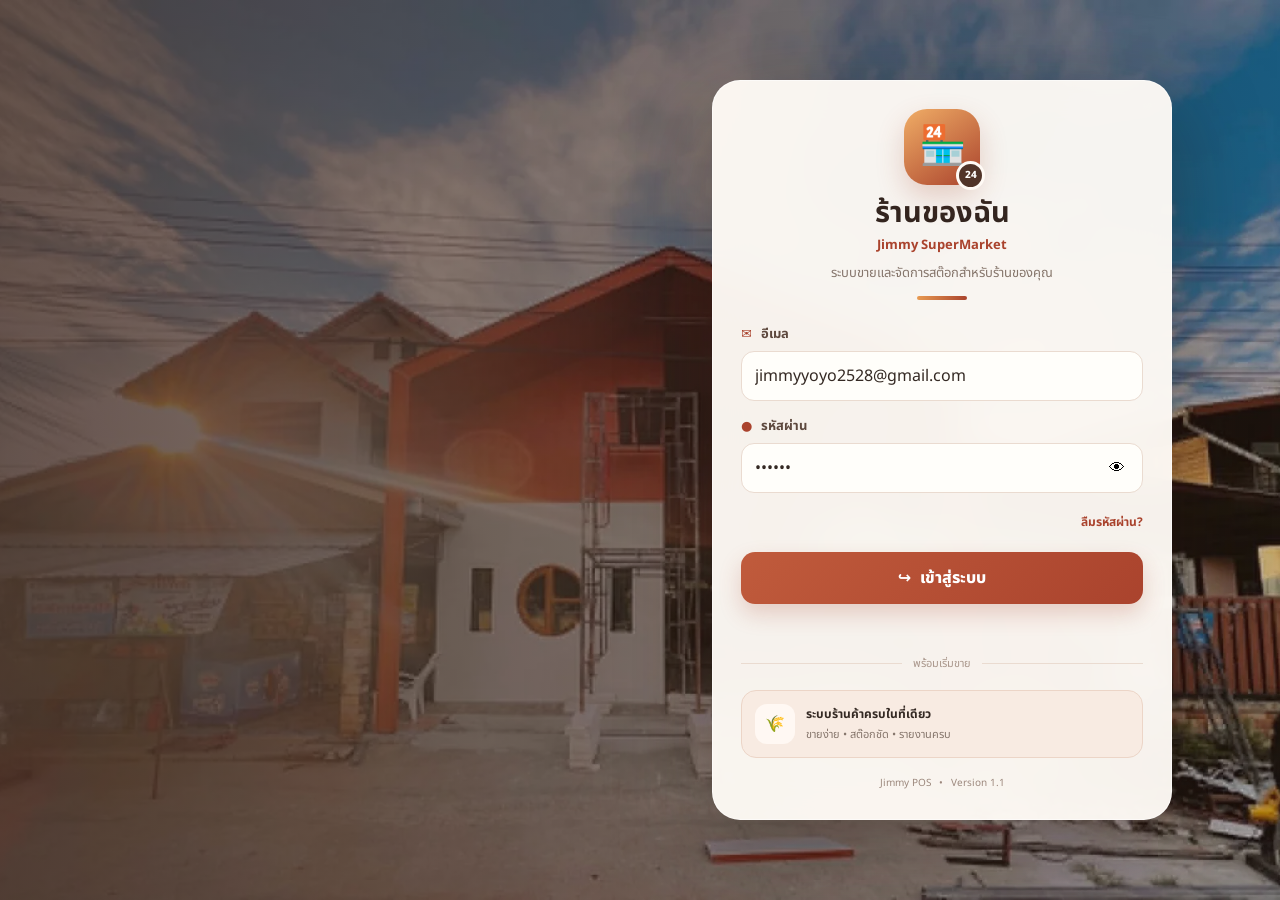
==== commit 997d8fa2: "first commit" ====
--- a/login.html
+++ b/login.html
@@ -1,559 +1,58 @@
 <!doctype html>
 <html lang="th">
+<head>
+  <meta charset="utf-8">
+  <meta name="viewport" content="width=device-width, initial-scale=1, maximum-scale=1, user-scalable=no">
+  <meta name="theme-color" content="#AA432D">
+  <meta name="description" content="เข้าสู่ระบบ Jimmy SuperMarket POS">
+  <title>เข้าสู่ระบบ | Jimmy SuperMarket</title>
+  <link rel="stylesheet" href="css/style.css">
+</head>
+<body class="login-body">
+  <div class="login-page">
+    <main class="login-wrap">
+      <section class="login-card" aria-labelledby="loginTitle">
+        <div class="login-brand">
+          <div class="login-logo" aria-hidden="true"><span class="shop-icon">🏪</span><span class="shop-badge">24</span></div>
+          <h1 id="loginTitle">ร้านของฉัน</h1>
+          <p class="shop-name">Jimmy SuperMarket</p>
+          <p class="login-subtitle">ระบบขายและจัดการสต๊อกสำหรับร้านของคุณ</p>
+          <div class="login-green-line"></div>
+        </div>
 
-<head>
-    <meta charset="utf-8">
+        <form id="loginForm" novalidate>
+          <div class="login-field">
+            <label for="email"><span class="label-icon" aria-hidden="true">✉</span>อีเมล</label>
+            <input id="email" name="email" type="email"  value="jimmyyoyo2528@gmail.com" placeholder="example@email.com" autocomplete="username" inputmode="email" required>
+          </div>
+          <div class="login-field">
+            <label for="password"><span class="label-icon" aria-hidden="true">●</span>รหัสผ่าน</label>
+            <div class="password-wrapper">
+              <input id="password" name="password" type="password" value="jimmy@" placeholder="กรอกรหัสผ่าน" autocomplete="current-password" required>
+              <button id="togglePassword" class="password-toggle" type="button" aria-label="แสดงรหัสผ่าน">👁</button>
+            </div>
+          </div>
+          <div class="login-options">
+            <button type="button" id="forgotPassword" class="forgot-password">ลืมรหัสผ่าน?</button>
+          </div>
+          <button id="loginButton" class="login-button" type="submit">
+            <span id="loginSpinner" class="login-spinner" aria-hidden="true"></span>
+            <span id="loginButtonIcon" aria-hidden="true">↪</span>
+            <span id="loginButtonText">เข้าสู่ระบบ</span>
+          </button>
+          <div id="loginMessage" class="login-message" aria-live="polite"></div>
+        </form>
 
-    <meta
-        name="viewport"
-        content="width=device-width, initial-scale=1, maximum-scale=1, user-scalable=no"
-    >
-
-    <meta name="theme-color" content="#08A957">
-
-    <title>เข้าสู่ระบบ | ร้านของฉัน</title>
-
-    <link rel="stylesheet" href="css/style.css">
-</head>
-
-<body class="login-body">
-
-    <div class="login-page">
-
-        <!-- Background -->
-        <div class="login-bg login-bg-left"></div>
-        <div class="login-bg login-bg-right"></div>
-
-
-        <main class="login-wrap">
-
-            <section class="login-card">
-
-                <!-- =======================
-                     BRAND
-                ======================== -->
-
-                <div class="login-brand">
-
-                    <div class="login-logo">
-
-                        <span class="shop-icon">🏪</span>
-
-                        <span class="shop-badge">
-                            24
-                        </span>
-
-                    </div>
-
-
-                    <h1>
-                        ร้านของฉัน
-                    </h1>
-
-
-                    <p class="shop-name">
-                        Jimmy SuperMarket Shop
-                    </p>
-
-
-                    <p class="login-subtitle">
-                        เข้าสู่ระบบเพื่อเริ่มขายสินค้า
-                    </p>
-
-
-                    <div class="login-green-line"></div>
-
-                </div>
-
-
-
-                <!-- =======================
-                     LOGIN FORM
-                ======================== -->
-
-                <form id="loginForm">
-
-
-                    <!-- EMAIL -->
-
-                    <div class="login-field">
-
-                        <label for="email">
-
-                            <span class="label-icon">
-                                ✉
-                            </span>
-
-                            อีเมล
-
-                        </label>
-
-
-                        <input
-                            id="email"
-                            name="email"
-                            type="email"
-                            placeholder="example@email.com"
-                            autocomplete="username"
-                            inputmode="email"
-                            required
-                            value="jimmyyoyo2528@gmail.com"
-                        >
-
-                    </div>
-
-
-
-                    <!-- PASSWORD -->
-
-                    <div class="login-field">
-
-                        <label for="password">
-
-                            <span class="label-icon">
-                                🔒
-                            </span>
-
-                            รหัสผ่าน
-
-                        </label>
-
-
-                        <div class="password-wrapper">
-
-                            <input
-                                id="password"
-                                name="password"
-                                type="password"
-                                placeholder="กรอกรหัสผ่าน"
-                                autocomplete="current-password"
-                                value="jimmy@"
-                                required
-                            >
-
-
-                            <button
-                                id="togglePassword"
-                                class="password-toggle"
-                                type="button"
-                                aria-label="แสดงรหัสผ่าน"
-                            >
-
-                                👁
-
-                            </button>
-
-                        </div>
-
-                    </div>
-
-
-
-                    <!-- OPTIONS -->
-
-                    <div class="login-options">
-
-                        <label class="remember-me">
-
-                            <input
-                                id="rememberMe"
-                                type="checkbox"
-                                checked
-                            >
-
-                            <span>
-                                จดจำฉันไว้ในอุปกรณ์นี้
-                            </span>
-
-                        </label>
-
-
-                        <button
-                            type="button"
-                            id="forgotPassword"
-                            class="forgot-password"
-                        >
-
-                            ลืมรหัสผ่าน?
-
-                        </button>
-
-                    </div>
-
-
-
-                    <!-- LOGIN BUTTON -->
-
-                    <button
-                        id="loginButton"
-                        class="login-button"
-                        type="submit"
-                    >
-
-                        <span
-                            id="loginSpinner"
-                            class="login-spinner"
-                            aria-hidden="true"
-                        ></span>
-
-                        <span
-                            id="loginButtonIcon"
-                            class="login-button-icon"
-                        >
-                            ↪
-                        </span>
-
-                        <span id="loginButtonText">
-                            เข้าสู่ระบบ
-                        </span>
-
-                    </button>
-
-
-
-                    <!-- MESSAGE -->
-
-                    <div
-                        id="loginMessage"
-                        class="login-message"
-                        aria-live="polite"
-                    ></div>
-
-                </form>
-
-
-
-                <!-- =======================
-                     DIVIDER
-                ======================== -->
-
-                <div class="login-divider">
-
-                    <span></span>
-
-                    <p>
-                        หรือ
-                    </p>
-
-                    <span></span>
-
-                </div>
-
-
-
-                <!-- =======================
-                     INFO
-                ======================== -->
-
-                <div class="login-info">
-
-                    <div class="login-info-icon">
-                        🏪
-                    </div>
-
-
-                    <div class="login-info-content">
-
-                        <strong>
-                            ระบบจัดการร้านค้า ครบ จบ ในที่เดียว
-                        </strong>
-
-                        <p>
-                            ขายง่าย • สต๊อกชัด • รายงานครบ
-                        </p>
-
-                    </div>
-
-                </div>
-
-
-
-                <!-- =======================
-                     FOOTER
-                ======================== -->
-
-                <div class="login-footer">
-
-                    Jimmy POS
-
-                    <span>•</span>
-
-                    Version 1.0
-
-                </div>
-
-            </section>
-
-        </main>
-
-    </div>
-
-
-
-    <!-- TOAST -->
-
-    <div
-        id="toast"
-        class="toast"
-        aria-live="polite"
-    ></div>
-
-
-
-    <!-- ===============================
-         LOGIN SCRIPT
-    ================================ -->
-
-    <script type="module">
-
-        import { login } from './js/auth.js';
-
-
-        const form =
-            document.querySelector('#loginForm');
-
-        const email =
-            document.querySelector('#email');
-
-        const password =
-            document.querySelector('#password');
-
-        const togglePassword =
-            document.querySelector('#togglePassword');
-
-        const loginButton =
-            document.querySelector('#loginButton');
-
-        const loginButtonText =
-            document.querySelector('#loginButtonText');
-
-        const loginButtonIcon =
-            document.querySelector('#loginButtonIcon');
-
-        const loginSpinner =
-            document.querySelector('#loginSpinner');
-
-        const loginMessage =
-            document.querySelector('#loginMessage');
-
-        const forgotPassword =
-            document.querySelector('#forgotPassword');
-
-
-        /* =========================
-           SHOW / HIDE PASSWORD
-        ========================= */
-
-        togglePassword.addEventListener('click', () => {
-
-            const passwordIsHidden =
-                password.type === 'password';
-
-
-            password.type =
-                passwordIsHidden
-                    ? 'text'
-                    : 'password';
-
-
-            togglePassword.textContent =
-                passwordIsHidden
-                    ? '🙈'
-                    : '👁';
-
-
-            togglePassword.setAttribute(
-                'aria-label',
-                passwordIsHidden
-                    ? 'ซ่อนรหัสผ่าน'
-                    : 'แสดงรหัสผ่าน'
-            );
-
-        });
-
-
-
-        /* =========================
-           LOGIN
-        ========================= */
-
-        form.addEventListener('submit', async (event) => {
-
-            event.preventDefault();
-
-
-            loginMessage.textContent = '';
-            loginMessage.className = 'login-message';
-
-
-            const emailValue =
-                email.value.trim();
-
-            const passwordValue =
-                password.value;
-
-
-            if (!emailValue || !passwordValue) {
-
-                showError(
-                    'กรุณากรอกอีเมลและรหัสผ่าน'
-                );
-
-                return;
-            }
-
-
-            setLoading(true);
-
-
-            try {
-
-                await login(
-                    emailValue,
-                    passwordValue
-                );
-
-            }
-
-            catch (error) {
-
-                console.error(
-                    'Login Error:',
-                    error
-                );
-
-
-                showError(
-                    getLoginErrorMessage(error)
-                );
-
-            }
-
-            finally {
-
-                setLoading(false);
-
-            }
-
-        });
-
-
-
-        /* =========================
-           LOADING
-        ========================= */
-
-        function setLoading(isLoading) {
-
-            loginButton.disabled =
-                isLoading;
-
-
-            if (isLoading) {
-
-                loginSpinner.classList.add(
-                    'show'
-                );
-
-                loginButtonIcon.style.display =
-                    'none';
-
-                loginButtonText.textContent =
-                    'กำลังเข้าสู่ระบบ...';
-
-            }
-
-            else {
-
-                loginSpinner.classList.remove(
-                    'show'
-                );
-
-                loginButtonIcon.style.display =
-                    '';
-
-                loginButtonText.textContent =
-                    'เข้าสู่ระบบ';
-
-            }
-
-        }
-
-
-
-        /* =========================
-           ERROR
-        ========================= */
-
-        function showError(text) {
-
-            loginMessage.textContent =
-                text;
-
-            loginMessage.classList.add(
-                'error'
-            );
-
-        }
-
-
-
-        function getLoginErrorMessage(error) {
-
-            const message =
-                String(
-                    error?.message || ''
-                ).toLowerCase();
-
-
-            if (
-                message.includes(
-                    'invalid login credentials'
-                )
-            ) {
-
-                return 'อีเมลหรือรหัสผ่านไม่ถูกต้อง';
-
-            }
-
-
-            if (
-                message.includes('email not confirmed')
-            ) {
-
-                return 'กรุณายืนยันอีเมลก่อนเข้าสู่ระบบ';
-
-            }
-
-
-            return (
-                error?.message ||
-                'เข้าสู่ระบบไม่สำเร็จ กรุณาลองใหม่'
-            );
-
-        }
-
-
-
-        /* =========================
-           FORGOT PASSWORD
-        ========================= */
-
-        forgotPassword.addEventListener(
-            'click',
-            () => {
-
-                loginMessage.textContent =
-                    'กรุณาติดต่อผู้ดูแลระบบเพื่อรีเซ็ตรหัสผ่าน';
-
-                loginMessage.className =
-                    'login-message info';
-
-            }
-        );
-
-    </script>
-
+        <div class="login-divider" aria-hidden="true"><span></span><p>พร้อมเริ่มขาย</p><span></span></div>
+        <div class="login-info">
+          <div class="login-info-icon" aria-hidden="true">🌾</div>
+          <div class="login-info-content"><strong>ระบบร้านค้าครบในที่เดียว</strong><p>ขายง่าย • สต๊อกชัด • รายงานครบ</p></div>
+        </div>
+        <div class="login-footer">Jimmy POS <span>•</span> Version 1.1</div>
+      </section>
+    </main>
+  </div>
+  <div id="toast" class="toast" aria-live="polite"></div>
+  <script type="module" src="js/login.js"></script>
 </body>
-
-</html>+</html>
--- a/css/style.css
+++ b/css/style.css
@@ -1,1654 +1,549 @@
 @import url('https://fonts.googleapis.com/css2?family=Noto+Sans+Thai:wght@400;500;600;700;800&display=swap');
 
 :root {
-    --green: #08a957;
-    --green-dark: #078746;
-    --green-soft: #e9f9f0;
-    --bg: #f6f8fb;
-    --card: #fff;
-    --text: #17202a;
-    --muted: #738091;
-    --line: #e6eaf0;
-    --danger: #e5484d;
-    --warning: #f5a524;
-    --blue: #3182f6;
-    --shadow: 0 8px 24px rgba(24, 39, 75, .07);
-    --radius: 18px
-}
-
-* {
-    box-sizing: border-box
-}
-
-html {
-    font-size: 16px;
-    -webkit-text-size-adjust: 100%;
-    touch-action: manipulation
-}
-
+  color-scheme: light;
+  --brand: #aa432d;
+  --brand-strong: #743225;
+  --brand-soft: #f5e3d8;
+  --accent: #e89a51;
+  --cream: #fbf6ef;
+  --paper: #fffdf9;
+  --paper-strong: #fffaf4;
+  --wood: #513429;
+  --ink: #342923;
+  --muted: #86766c;
+  --line: #eadbd0;
+  --success: #3c8055;
+  --success-soft: #e9f5ed;
+  --warning: #bc741f;
+  --warning-soft: #fff0dc;
+  --danger: #c34343;
+  --danger-soft: #fde9e7;
+  --info: #3d6f8f;
+  --info-soft: #e9f2f7;
+  --shadow-sm: 0 4px 14px rgba(87, 51, 37, .055);
+  --shadow: 0 12px 34px rgba(87, 51, 37, .10);
+  --shadow-lg: 0 24px 70px rgba(63, 35, 25, .17);
+  --radius-sm: 12px;
+  --radius: 18px;
+  --radius-lg: 24px;
+  --app-width: 620px;
+  --nav-height: 82px;
+}
+
+* { box-sizing: border-box; }
+html { font-size: 16px; -webkit-text-size-adjust: 100%; touch-action: manipulation; }
 body {
-    margin: 0;
-    font-family: 'Noto Sans Thai', system-ui, sans-serif;
-    background: var(--bg);
-    color: var(--text)
-}
-
-button,
-input,
-select,
-textarea {
-    font: inherit
-}
-
-button {
-    cursor: pointer
-}
-
-a {
-    text-decoration: none;
-    color: inherit
-}
+  margin: 0;
+  min-height: 100vh;
+  overflow-x: hidden;
+  color: var(--ink);
+  background:
+    radial-gradient(circle at 8% 4%, rgba(232, 154, 81, .12), transparent 28rem),
+    linear-gradient(180deg, #f4e7dc 0, var(--cream) 13rem, #f8f3ed 100%);
+  font-family: 'Noto Sans Thai', system-ui, -apple-system, BlinkMacSystemFont, 'Segoe UI', sans-serif;
+  -webkit-font-smoothing: antialiased;
+}
+body.modal-open { overflow: hidden; }
+button, input, select, textarea { font: inherit; }
+button, a { -webkit-tap-highlight-color: transparent; }
+button { cursor: pointer; }
+button:disabled { cursor: not-allowed; opacity: .58; }
+a { color: inherit; text-decoration: none; }
+img { display: block; max-width: 100%; }
+[hidden] { display: none !important; }
+:focus-visible { outline: 3px solid rgba(170, 67, 45, .22); outline-offset: 2px; }
 
 .app {
-    max-width: 520px;
-    min-height: 100vh;
-    margin: auto;
-    background: var(--bg);
-    padding-bottom: 86px
-}
-
-.topbar {
-    position: sticky;
-    top: 0;
-    z-index: 30;
-    display: flex;
-    align-items: center;
-    justify-content: space-between;
-    height: 64px;
-    padding: 0 18px;
-    background: rgba(246, 248, 251, .94);
-    backdrop-filter: blur(12px);
-    border-bottom: 1px solid var(--line)
-}
-
-.topbar h1 {
-    font-size: 20px;
-    margin: 0
-}
-
-.icon-btn {
-    width: 42px;
-    height: 42px;
-    border: 0;
-    border-radius: 13px;
-    background: var(--card);
-    box-shadow: var(--shadow);
-    font-size: 20px
-}
-
-.page {
-    padding: 16px
-}
-
+  width: 100%;
+  max-width: var(--app-width);
+  min-height: 100vh;
+  margin: 0 auto;
+  padding-bottom: calc(var(--nav-height) + env(safe-area-inset-bottom) + 18px);
+  background: rgba(251, 246, 239, .83);
+  box-shadow: 0 0 0 1px rgba(116, 50, 37, .045);
+}
+.page { padding: 18px 16px 22px; }
+.grow { min-width: 0; flex: 1; }
+.muted { color: var(--muted); }
+
+/* Header */
+.topbar,
+.products-header {
+  position: sticky;
+  top: 0;
+  z-index: 30;
+  min-height: 72px;
+  display: grid;
+  grid-template-columns: 44px minmax(0, 1fr) 44px;
+  align-items: center;
+  gap: 10px;
+  padding: max(11px, env(safe-area-inset-top)) 16px 11px;
+  background: rgba(255, 250, 244, .93);
+  border-bottom: 1px solid rgba(170, 67, 45, .10);
+  backdrop-filter: blur(18px);
+  -webkit-backdrop-filter: blur(18px);
+}
+.topbar h1,
+.products-header h1 {
+  margin: 0;
+  color: #33261f;
+  text-align: center;
+  font-size: 20px;
+  font-weight: 800;
+  line-height: 1.2;
+}
+.topbar-title { text-align: center; }
+.topbar-title small,
+.products-header-title p { display: block; margin: 3px 0 0; color: var(--muted); font-size: 11px; }
+.icon-btn,
+.products-back {
+  width: 44px;
+  height: 44px;
+  display: grid;
+  place-items: center;
+  padding: 0;
+  color: var(--brand-strong);
+  background: var(--paper);
+  border: 1px solid var(--line);
+  border-radius: 14px;
+  box-shadow: var(--shadow-sm);
+  font-size: 25px;
+  line-height: 1;
+}
+.header-action,
+.stock-btn {
+  justify-self: end;
+  padding: 9px 12px;
+  color: #fff;
+  background: var(--brand);
+  border-radius: 12px;
+  font-size: 12px;
+  font-weight: 700;
+  white-space: nowrap;
+}
+.products-header { grid-template-columns: 44px minmax(0, 1fr) auto; }
+.products-header-title h1 { text-align: left; }
+
+/* Cards, forms and controls */
 .card {
-    background: var(--card);
-    border: 1px solid var(--line);
-    border-radius: var(--radius);
-    box-shadow: var(--shadow)
-}
-
-.scan-hero {
-    width: 100%;
-    border: 0;
-    border-radius: 18px;
-    padding: 24px;
-    color: #fff;
-    background: linear-gradient(135deg, #09b65f, #078e4b);
-    text-align: center
-}
-
-.scan-hero .big {
-    font-size: 40px
-}
-
-.scan-hero strong {
-    display: block;
-    font-size: 20px
-}
-
-.scan-hero small {
-    opacity: .85
-}
-
-.search {
-    position: relative;
-    margin: 14px 0
-}
-
-.search input {
-    width: 100%;
-    height: 48px;
-    padding: 0 45px;
-    border: 1px solid var(--line);
-    border-radius: 14px;
-    background: #fff;
-    outline: 0
-}
-
-.search input:focus,
+  background: rgba(255, 253, 249, .98);
+  border: 1px solid var(--line);
+  border-radius: var(--radius);
+  box-shadow: var(--shadow-sm);
+}
+.form-card { padding: 18px; }
+.field { margin-bottom: 14px; }
+.field label { display: block; margin: 0 0 7px; color: #59463c; font-size: 13px; font-weight: 700; }
+.field input,
+.field select,
+.field textarea,
+.search input,
+.product-search input {
+  width: 100%;
+  min-height: 48px;
+  padding: 11px 13px;
+  color: var(--ink);
+  background: #fffefa;
+  border: 1px solid var(--line);
+  border-radius: 13px;
+  outline: 0;
+  transition: border-color .18s ease, box-shadow .18s ease, background .18s ease;
+}
+.field textarea { min-height: 94px; resize: vertical; }
 .field input:focus,
 .field select:focus,
-.field textarea:focus {
-    border-color: var(--green);
-    box-shadow: 0 0 0 3px rgba(8, 169, 87, .12)
-}
-
-.search span {
-    position: absolute;
-    left: 15px;
-    top: 13px
-}
-
+.field textarea:focus,
+.search input:focus,
+.product-search input:focus {
+  background: #fff;
+  border-color: var(--brand);
+  box-shadow: 0 0 0 4px rgba(170, 67, 45, .10);
+}
+.field input::placeholder,
+.field textarea::placeholder,
+.search input::placeholder,
+.product-search input::placeholder { color: #ad9b90; }
+.two-col { display: grid; grid-template-columns: repeat(2, minmax(0, 1fr)); gap: 12px; }
+.two-col .field { min-width: 0; }
+
+.btn {
+  min-height: 48px;
+  display: inline-flex;
+  align-items: center;
+  justify-content: center;
+  gap: 8px;
+  padding: 0 16px;
+  border: 1px solid transparent;
+  border-radius: 13px;
+  font-weight: 750;
+  transition: transform .15s ease, box-shadow .15s ease, filter .15s ease;
+}
+.btn:active { transform: translateY(1px) scale(.995); }
+.btn-block { width: 100%; }
+.btn-primary { color: #fff; background: linear-gradient(135deg, #bd5438, var(--brand)); box-shadow: 0 8px 20px rgba(170, 67, 45, .20); }
+.btn-secondary { color: var(--brand-strong); background: #fbefe7; border-color: #ead4c6; }
+.btn-danger { color: var(--danger); background: var(--danger-soft); border-color: #f2c9c5; }
+
+.search,
+.product-search {
+  position: relative;
+  display: flex;
+  align-items: center;
+  margin: 0 0 16px;
+}
+.search > span,
+.product-search .search-icon {
+  position: absolute;
+  left: 15px;
+  z-index: 1;
+  color: var(--brand);
+  font-size: 20px;
+  pointer-events: none;
+}
+.search input,
+.product-search input { padding-left: 44px; }
+
+/* Lists */
+.list { display: flex; flex-direction: column; gap: 9px; }
+.list-row {
+  min-height: 76px;
+  display: flex;
+  align-items: center;
+  gap: 12px;
+  padding: 11px 12px;
+  color: var(--ink);
+  background: var(--paper);
+  border: 1px solid var(--line);
+  border-radius: 17px;
+  box-shadow: var(--shadow-sm);
+}
+.list-row .grow { display: flex; flex-direction: column; gap: 3px; }
+.list-row .grow > b { line-height: 1.35; }
+.list-row .muted { font-size: 12px; }
+.thumb {
+  width: 54px;
+  height: 54px;
+  flex: 0 0 54px;
+  display: grid;
+  place-items: center;
+  overflow: hidden;
+  background: #f7ede6;
+  border-radius: 13px;
+  object-fit: cover;
+  font-size: 28px;
+}
+.empty {
+  padding: 28px 16px;
+  color: var(--muted);
+  text-align: center;
+  background: rgba(255, 253, 249, .8);
+  border: 1px dashed #ddc6b8;
+  border-radius: 17px;
+}
+.receipt-no { color: var(--brand-strong); }
+.stock-dot { width: 12px; height: 12px; flex: 0 0 12px; border-radius: 50%; box-shadow: 0 0 0 5px rgba(60, 128, 85, .08); }
+.stock-dot.ok { background: var(--success); }
+.stock-dot.low { background: var(--warning); box-shadow: 0 0 0 5px rgba(188, 116, 31, .09); }
+.stock-dot.out { background: var(--danger); box-shadow: 0 0 0 5px rgba(195, 67, 67, .09); }
+
+/* Products */
+.products-content { padding-bottom: 72px; }
+.products-section-header,
 .section-title {
-    display: flex;
-    justify-content: space-between;
-    align-items: center;
-    margin: 22px 0 12px
-}
-
-.section-title h2 {
-    font-size: 17px;
-    margin: 0
-}
-
-.section-title a {
-    font-size: 13px;
-    color: var(--green)
-}
-
-.product-grid {
-    display: grid;
-    grid-template-columns: repeat(3, 1fr);
-    gap: 10px
-}
-
-.product-card {
-    border: 1px solid var(--line);
-    background: #fff;
-    border-radius: 15px;
-    padding: 10px;
-    text-align: left;
-    min-width: 0
-}
-
-.product-card img,
-.emoji-img {
-    width: 100%;
-    height: 76px;
-    object-fit: contain;
-    border-radius: 12px;
-    background: #f7fafc
-}
-
-.product-card b {
-    display: block;
-    white-space: nowrap;
-    overflow: hidden;
-    text-overflow: ellipsis;
-    margin-top: 7px;
-    font-size: 13px
-}
-
-.product-card small {
-    color: var(--green);
-    font-weight: 700
-}
-
+  display: flex;
+  align-items: flex-end;
+  justify-content: space-between;
+  gap: 12px;
+  margin: 22px 1px 12px;
+}
+.products-section-header h2,
+.section-title h2 { margin: 0; color: #372a23; font-size: 18px; font-weight: 800; }
+.products-section-header p,
+.section-title p { margin: 3px 0 0; color: var(--muted); font-size: 11px; }
+.products-section-header a,
+.section-title a { color: var(--brand); font-size: 12px; font-weight: 750; }
+.product-fab {
+  position: fixed;
+  left: calc(50% + min(250px, 43vw));
+  bottom: calc(var(--nav-height) + env(safe-area-inset-bottom) + 18px);
+  z-index: 45;
+  width: 58px;
+  height: 58px;
+  display: grid;
+  place-items: center;
+  color: #fff;
+  background: linear-gradient(145deg, #c35b3d, var(--brand));
+  border: 4px solid var(--cream);
+  border-radius: 50%;
+  box-shadow: 0 12px 26px rgba(116, 50, 37, .27);
+  font-size: 30px;
+  font-weight: 500;
+}
+.product-list .list-row { transition: transform .15s ease, border-color .15s ease; }
+.product-list .list-row:active { transform: scale(.99); border-color: #d8b9a7; }
+
+/* Stock receiving */
+.scan-hero {
+  width: 100%;
+  min-height: 132px;
+  display: flex;
+  flex-direction: column;
+  align-items: center;
+  justify-content: center;
+  gap: 3px;
+  padding: 22px;
+  color: #fff;
+  text-align: center;
+  background: linear-gradient(140deg, #bd5438, #8c3828 67%, var(--brand-strong));
+  border: 0;
+  border-radius: var(--radius-lg);
+  box-shadow: 0 14px 28px rgba(116, 50, 37, .22);
+}
+.scan-hero .big { font-size: 38px; line-height: 1.1; }
+.scan-hero strong { font-size: 19px; }
+.scan-hero small { color: #f4d9cb; }
+
+/* Settings */
+.settings-stack { display: grid; gap: 16px; }
+.settings-card { overflow: hidden; }
+.setting-row {
+  min-height: 64px;
+  display: flex;
+  align-items: center;
+  gap: 12px;
+  padding: 11px 15px;
+  border-bottom: 1px solid #f0e4dc;
+}
+.setting-row:last-child { border-bottom: 0; }
+.setting-row > span:first-child { width: 34px; height: 34px; display: grid; place-items: center; color: var(--brand); background: var(--brand-soft); border-radius: 10px; }
+.avatar { width: 48px; height: 48px; display: grid; place-items: center; color: #fff; background: linear-gradient(145deg, var(--accent), var(--brand)); border-radius: 15px; }
+.settings-panel { padding: 17px; }
+.settings-panel h2 { margin: 0 0 14px; font-size: 18px; }
+.qr-preview { width: min(220px, 100%); aspect-ratio: 1; display: grid; place-items: center; margin: 0 auto 14px; overflow: hidden; padding: 12px; color: var(--muted); text-align: center; background: #fff; border: 1px dashed #d8c1b3; border-radius: 18px; }
+.qr-preview img { width: 100%; height: 100%; object-fit: contain; }
+
+/* Reports */
+.reports-page .page { padding-bottom: 30px; }
+.stats { display: grid; grid-template-columns: repeat(2, minmax(0, 1fr)); gap: 11px; }
+.stat {
+  position: relative;
+  min-width: 0;
+  min-height: 122px;
+  overflow: hidden;
+  padding: 15px;
+}
+.stat::after { content: ''; position: absolute; right: -27px; bottom: -30px; width: 95px; height: 95px; background: currentColor; border-radius: 50%; opacity: .06; }
+.stat-icon { width: 36px; height: 36px; display: grid; place-items: center; margin-bottom: 12px; color: #fff; border-radius: 11px; font-size: 16px; font-weight: 800; }
+.stat small { display: block; margin-bottom: 4px; color: var(--muted); font-size: 11px; }
+.stat b { position: relative; z-index: 1; display: block; color: var(--ink); font-size: clamp(20px, 5vw, 27px); line-height: 1.18; overflow-wrap: anywhere; }
+.stat.green { color: var(--success); }
+.stat.blue { color: var(--info); }
+.stat.orange { color: var(--warning); }
+.stat.purple { color: #7a5b94; }
+.stat.green .stat-icon { background: var(--success); }
+.stat.blue .stat-icon { background: var(--info); }
+.stat.orange .stat-icon { background: var(--warning); }
+.stat.purple .stat-icon { background: #7a5b94; }
+.report-section { margin-top: 27px; }
+.section-badge { padding: 6px 10px; color: var(--brand); background: var(--brand-soft); border-radius: 999px; font-size: 11px; font-weight: 700; }
+.chart {
+  height: 232px;
+  display: flex;
+  align-items: flex-end;
+  gap: 7px;
+  padding: 30px 17px 18px;
+  background:
+    repeating-linear-gradient(to top, transparent 0, transparent 48px, rgba(116, 50, 37, .07) 49px, transparent 50px),
+    var(--paper);
+}
+.bar { min-width: 4px; flex: 1; min-height: 4px; background: linear-gradient(180deg, var(--accent), var(--brand)); border-radius: 8px 8px 3px 3px; transition: height .3s ease; }
+.report-shortcuts { display: grid; gap: 10px; }
+.shortcut-card { min-height: 74px; display: grid; grid-template-columns: 46px minmax(0, 1fr) 24px; align-items: center; gap: 12px; padding: 12px 14px; background: var(--paper); border: 1px solid var(--line); border-radius: 18px; box-shadow: var(--shadow-sm); }
+.shortcut-icon { width: 46px; height: 46px; display: grid; place-items: center; border-radius: 14px; font-size: 20px; }
+.green-bg { background: var(--success-soft); }
+.blue-bg { background: var(--info-soft); }
+.shortcut-text strong { display: block; font-size: 14px; }
+.shortcut-text small { color: var(--muted); font-size: 11px; }
+.shortcut-arrow { color: #b39d91; font-size: 27px; }
+
+/* Scanner and sheets */
+.modal {
+  position: fixed;
+  inset: 0;
+  z-index: 2000;
+  display: none;
+  align-items: flex-end;
+  justify-content: center;
+  padding: 16px;
+  background: rgba(49, 31, 24, .64);
+  backdrop-filter: blur(6px);
+}
+.modal.show,
+.modal.open { display: flex; }
+.sheet {
+  width: min(100%, 560px);
+  max-height: min(90vh, 760px);
+  overflow: auto;
+  padding: 18px;
+  background: var(--paper-strong);
+  border: 1px solid #e4cfc1;
+  border-radius: 25px 25px 20px 20px;
+  box-shadow: var(--shadow-lg);
+}
+.sheet .section-title { align-items: center; margin: 0 0 15px; }
+.scanner-box { position: relative; min-height: 320px; overflow: hidden; background: #17110e; border-radius: 18px; }
+.scanner-box video,
+#html5QrReader { width: 100%; height: 100%; min-height: 320px; object-fit: cover; }
+.scan-frame { position: absolute; inset: 50% auto auto 50%; width: min(82%, 420px); height: 150px; transform: translate(-50%, -50%); border: 3px solid var(--accent); border-radius: 18px; box-shadow: 0 0 0 9999px rgba(0, 0, 0, .18); pointer-events: none; }
+.scan-frame::after { content: ''; position: absolute; left: 7%; right: 7%; top: 50%; height: 2px; background: #ff8f61; box-shadow: 0 0 10px #ff8f61; }
+.hidden { display: none !important; }
+
+/* Bottom navigation — shared by every authenticated page */
+#nav { position: relative; z-index: 1000; }
 .bottom-nav {
-    position: fixed;
-    left: 50%;
-    bottom: 0;
-    transform: translateX(-50%);
-    z-index: 40;
-    width: min(520px, 100%);
-    display: grid;
-    grid-template-columns: repeat(4, 1fr);
-    padding: 7px 8px calc(7px + env(safe-area-inset-bottom));
-    background: #fff;
-    border-top: 1px solid var(--line)
-}
-
+  position: fixed;
+  left: 50%;
+  bottom: 10px;
+  z-index: 1000;
+  width: min(calc(100% - 20px), 570px);
+  min-height: 68px;
+  display: grid;
+  grid-template-columns: repeat(4, minmax(0, 1fr));
+  gap: 2px;
+  padding: 6px 7px max(6px, env(safe-area-inset-bottom));
+  transform: translateX(-50%);
+  background: rgba(255, 252, 248, .96);
+  border: 1px solid var(--line);
+  border-radius: 22px;
+  box-shadow: 0 15px 40px rgba(73, 43, 32, .16);
+  backdrop-filter: blur(18px);
+  -webkit-backdrop-filter: blur(18px);
+}
 .nav-item {
-    display: flex;
-    flex-direction: column;
-    align-items: center;
-    gap: 2px;
-    border: 0;
-    background: transparent;
-    color: var(--muted);
-    font-size: 11px
-}
-
-.nav-item span {
-    font-size: 21px
-}
-
-.nav-item.active {
-    color: var(--green);
-    font-weight: 700
-}
-
-.btn {
-    border: 0;
-    border-radius: 13px;
-    padding: 13px 16px;
-    font-weight: 700
-}
-
-.btn-primary {
-    background: var(--green);
-    color: #fff
-}
-
-.btn-secondary {
-    background: var(--green-soft);
-    color: var(--green-dark)
-}
-
-.btn-danger {
-    background: #fff0f0;
-    color: var(--danger)
-}
-
-.btn-block {
-    width: 100%
-}
-
-.list {
-    display: flex;
-    flex-direction: column;
-    gap: 10px
-}
-
-.list-row {
-    display: flex;
-    align-items: center;
-    gap: 12px;
-    padding: 12px;
-    background: #fff;
-    border: 1px solid var(--line);
-    border-radius: 15px
-}
-
-.thumb {
-    width: 54px;
-    height: 54px;
-    border-radius: 12px;
-    object-fit: contain;
-    background: #f4f7fa
-}
-
-.grow {
-    flex: 1;
-    min-width: 0
-}
-
-.grow b {
-    display: block
-}
-
-.muted {
-    color: var(--muted);
-    font-size: 13px
-}
-
-.price {
-    font-weight: 800
-}
-
-.qty {
-    display: flex;
-    align-items: center;
-    gap: 8px;
-    margin-top: 8px
-}
-
-.qty button {
-    width: 31px;
-    height: 31px;
-    border: 1px solid var(--line);
-    background: #f6f8fb;
-    border-radius: 8px
-}
-
-.summary {
-    padding: 16px;
-    margin-top: 15px
-}
-
-.summary-line {
-    display: flex;
-    justify-content: space-between;
-    margin: 8px 0
-}
-
-.summary-line.total {
-    font-size: 22px;
-    font-weight: 800;
-    border-top: 1px solid var(--line);
-    padding-top: 12px
-}
-
-.field {
-    margin-bottom: 14px
-}
-
-.field label {
-    display: block;
-    font-size: 13px;
-    font-weight: 600;
-    margin-bottom: 6px
-}
-
-.field input,
-.field select,
-.field textarea {
-    width: 100%;
-    border: 1px solid var(--line);
-    border-radius: 12px;
-    background: #fff;
-    padding: 12px;
-    outline: 0
-}
-
-.field textarea {
-    min-height: 88px;
-    resize: vertical
-}
-
-.two-col {
-    display: grid;
-    grid-template-columns: 1fr 1fr;
-    gap: 12px
-}
-
-.stats {
-    display: grid;
-    grid-template-columns: 1fr 1fr;
-    gap: 12px
-}
-
-.stat {
-    padding: 16px;
-    color: #fff
-}
-
-.stat.green {
-    background: linear-gradient(135deg, #08a957, #14c873)
-}
-
-.stat.blue {
-    background: linear-gradient(135deg, #3182f6, #4ca1ff)
-}
-
-.stat.orange {
-    background: linear-gradient(135deg, #f59f24, #ffbd50)
-}
-
-.stat.purple {
-    background: linear-gradient(135deg, #845ef7, #a779ff)
-}
-
-.stat small {
-    opacity: .9
-}
-
-.stat b {
-    display: block;
-    font-size: 23px;
-    margin-top: 4px
-}
-
-.stock-dot {
-    width: 10px;
-    height: 10px;
-    border-radius: 50%
-}
-
-.ok {
-    background: var(--green)
-}
-
-.low {
-    background: var(--warning)
-}
-
-.out {
-    background: var(--danger)
-}
-
-.fab {
-    position: fixed;
-    right: max(18px, calc((100vw - 520px)/2 + 18px));
-    bottom: 90px;
-    width: 58px;
-    height: 58px;
-    border: 0;
-    border-radius: 50%;
-    background: var(--green);
-    color: #fff;
-    font-size: 32px;
-    box-shadow: 0 10px 30px rgba(8, 169, 87, .35)
-}
-
-.login-wrap {
-    min-height: 100vh;
-    display: flex;
-    align-items: center;
-    padding: 24px
-}
-
-.login-card {
-    width: 100%;
-    padding: 24px
-}
-
-.brand {
-    text-align: center;
-    margin-bottom: 24px
-}
-
-.brand .logo {
-    font-size: 58px
-}
-
-.brand h1 {
-    margin: 8px 0 0
-}
-
-.brand p {
-    color: var(--muted);
-    margin: 4px 0
-}
-
-.notice {
-    padding: 12px;
-    border-radius: 12px;
-    background: #eef7ff;
-    color: #2773c8;
-    font-size: 13px
-}
-
+  position: relative;
+  min-height: 56px;
+  display: flex;
+  flex-direction: column;
+  align-items: center;
+  justify-content: center;
+  gap: 2px;
+  color: #948076;
+  border-radius: 15px;
+  font-size: 10px;
+  line-height: 1.15;
+}
+.nav-icon { width: 32px; height: 32px; display: grid; place-items: center; border-radius: 10px; }
+.nav-icon svg { width: 21px; height: 21px; fill: none; stroke: currentColor; stroke-width: 1.8; stroke-linecap: round; stroke-linejoin: round; }
+.nav-item.active { color: var(--brand); font-weight: 800; }
+.nav-item.active .nav-icon { background: var(--brand-soft); }
+.nav-item.active::after { content: ''; position: absolute; bottom: 1px; width: 16px; height: 3px; background: var(--brand); border-radius: 999px; }
+
+/* Toast */
 .toast {
-    position: fixed;
-    z-index: 99;
-    left: 50%;
-    bottom: 95px;
-    transform: translateX(-50%);
-    width: min(460px, calc(100% - 32px));
-    padding: 13px 16px;
-    border-radius: 13px;
-    background: #17202a;
-    color: #fff;
-    text-align: center;
-    display: none
-}
-
-.toast.show {
-    display: block
-}
-
-.modal {
-    position: fixed;
-    inset: 0;
-    z-index: 80;
-    background: rgba(17, 24, 39, .62);
-    display: none;
-    align-items: flex-end;
-    justify-content: center
-}
-
-.modal.show {
-    display: flex
-}
-
-.sheet {
-    width: min(520px, 100%);
-    background: #fff;
-    border-radius: 24px 24px 0 0;
-    padding: 20px;
-    max-height: 88vh;
-    overflow: auto
-}
-
-.scanner-box {
-    position: relative;
-    background: #111;
-    border-radius: 18px;
-    overflow: hidden;
-    aspect-ratio: 3/4
-}
-
-.scanner-box video {
-    width: 100%;
-    height: 100%;
-    object-fit: cover
-}
-
-.scan-frame {
-    position: absolute;
-    inset: 30% 10%;
-    border: 3px solid #21d873;
-    border-radius: 14px
-}
-
-.empty {
-    text-align: center;
-    padding: 36px 16px;
-    color: var(--muted)
-}
-
-.receipt-no {
-    font-weight: 800
-}
-
-.money-positive {
-    color: var(--green);
-    font-weight: 800
-}
-
-.money-negative {
-    color: var(--danger);
-    font-weight: 800
-}
-
-.setting-row {
-    display: flex;
-    align-items: center;
-    gap: 12px;
-    padding: 15px;
-    border-bottom: 1px solid var(--line)
-}
-
-.setting-row:last-child {
-    border: 0
-}
-
-.avatar {
-    width: 50px;
-    height: 50px;
-    border-radius: 50%;
-    display: grid;
-    place-items: center;
-    background: #dff5e9;
-    color: var(--green);
-    font-size: 24px
-}
-
-.chart {
-    display: flex;
-    align-items: flex-end;
-    height: 160px;
-    gap: 8px;
-    padding: 15px
-}
-
-.bar {
-    flex: 1;
-    background: linear-gradient(#4ca1ff, #3182f6);
-    border-radius: 6px 6px 0 0;
-    min-height: 5px
-}
-
-.tabs {
-    display: grid;
-    grid-template-columns: 1fr 1fr;
-    gap: 8px;
-    margin-bottom: 12px
-}
-
-.tabs button {
-    border: 1px solid var(--line);
-    background: #fff;
-    border-radius: 12px;
-    padding: 11px
-}
-
-.tabs button.active {
-    border-color: var(--green);
-    color: var(--green);
-    background: var(--green-soft)
-}
-
-@media(max-width:360px) {
-    .product-grid {
-        grid-template-columns: repeat(2, 1fr)
-    }
-
-    .two-col {
-        grid-template-columns: 1fr
-    }
-
-    .page {
-        padding: 12px
-    }
-}
-/* =========================================================
-   JIMMY SUPERMARKET - LOGIN PAGE
-========================================================= */
-
-
-/* =========================================================
-   LOGIN BASE
-========================================================= */
-
-.login-body {
-    margin: 0;
-    min-height: 100vh;
-
-    font-family:
-        -apple-system,
-        BlinkMacSystemFont,
-        "Segoe UI",
-        "Noto Sans Thai",
-        Arial,
-        sans-serif;
-
-    background: #f3f7f5;
-
-    color: #172235;
-}
-
-
-.login-body * {
-    box-sizing: border-box;
-}
-
-
-/* =========================================================
-   PAGE
-========================================================= */
-
-.login-page {
-    position: relative;
-
-    min-height: 100vh;
-
-    display: flex;
-    justify-content: center;
-    align-items: center;
-
-    padding: 28px 16px;
-
-    overflow: hidden;
-
-    background:
-        radial-gradient(
-            circle at 10% 15%,
-            rgba(9, 182, 91, 0.14),
-            transparent 30%
-        ),
-        radial-gradient(
-            circle at 95% 90%,
-            rgba(9, 182, 91, 0.12),
-            transparent 32%
-        ),
-        linear-gradient(
-            145deg,
-            #f8fbfa 0%,
-            #eef5f2 100%
-        );
-}
-
-
-/* =========================================================
-   BACKGROUND DECORATION
-========================================================= */
-
-.login-bg {
-    position: absolute;
-
-    border-radius: 50%;
-
-    pointer-events: none;
-}
-
-
-.login-bg-left {
-    width: 450px;
-    height: 450px;
-
-    left: -280px;
-    bottom: -250px;
-
-    background:
-        rgba(13, 180, 91, 0.08);
-}
-
-
-.login-bg-right {
-    width: 400px;
-    height: 400px;
-
-    right: -260px;
-    top: -240px;
-
-    background:
-        rgba(13, 180, 91, 0.06);
-}
-
-
-/* =========================================================
-   WRAPPER
-========================================================= */
-
-.login-wrap {
-    position: relative;
-
-    z-index: 2;
-
-    width: 100%;
-
-    max-width: 470px;
-}
-
-
-/* =========================================================
-   CARD
-========================================================= */
-
-.login-card {
-    width: 100%;
-
-    padding:
-        37px
-        34px
-        25px;
-
-    background:
-        rgba(255, 255, 255, 0.97);
-
-    border:
-        1px solid
-        rgba(220, 228, 224, 0.95);
-
-    border-radius: 28px;
-
-    box-shadow:
-        0 30px 75px
-        rgba(31, 59, 46, 0.08),
-        0 8px 28px
-        rgba(31, 59, 46, 0.05);
-}
-
-
-/* =========================================================
-   BRAND
-========================================================= */
-
-.login-brand {
-    text-align: center;
-
-    margin-bottom: 29px;
-}
-
-
-/* =========================================================
-   LOGO
-========================================================= */
-
-.login-logo {
-    position: relative;
-
-    width: 88px;
-    height: 88px;
-
-    margin:
-        0 auto
-        15px;
-
-    display: flex;
-    justify-content: center;
-    align-items: center;
-
-    border-radius: 50%;
-
-    background:
-        linear-gradient(
-            145deg,
-            #e7f9ee,
-            #c9f1d9
-        );
-
-    border:
-        4px solid #ffffff;
-
-    box-shadow:
-        0 10px 28px
-        rgba(0, 165, 79, 0.15);
-}
-
-
-.shop-icon {
-    font-size: 45px;
-
-    line-height: 1;
-}
-
-
-.shop-badge {
-    position: absolute;
-
-    top: -5px;
-    right: 2px;
-
-    min-width: 34px;
-
-    padding: 4px 6px;
-
-    border:
-        3px solid #ffffff;
-
-    border-radius: 10px;
-
-    background:
-        linear-gradient(
-            145deg,
-            #13b965,
-            #07984b
-        );
-
-    color: #ffffff;
-
-    font-size: 12px;
-
-    font-weight: 800;
-
-    line-height: 1.1;
-
-    box-shadow:
-        0 4px 10px
-        rgba(0, 160, 80, 0.15);
-}
-
-
-/* =========================================================
-   TITLE
-========================================================= */
-
-.login-brand h1 {
-    margin: 0;
-
-    color: #142033;
-
-    font-size: 32px;
-
-    line-height: 1.25;
-
-    font-weight: 800;
-
-    letter-spacing: -0.6px;
-}
-
-
-.shop-name {
-    margin:
-        7px 0 0;
-
-    color: #738197;
-
-    font-size: 17px;
-
-    font-weight: 500;
-}
-
-
-.login-subtitle {
-    margin:
-        15px 0 0;
-
-    color: #65748a;
-
-    font-size: 14px;
-}
-
-
-.login-green-line {
-    width: 42px;
-    height: 4px;
-
-    margin:
-        13px auto 0;
-
-    border-radius: 20px;
-
-    background:
-        linear-gradient(
-            90deg,
-            #08a957,
-            #18c270
-        );
-}
-
-
-/* =========================================================
-   FORM
-========================================================= */
-
-.login-field {
-    margin-bottom: 18px;
-}
-
-
-.login-field label {
-    display: flex;
-    align-items: center;
-
-    gap: 8px;
-
-    margin-bottom: 8px;
-
-    color: #273448;
-
-    font-size: 14px;
-
-    font-weight: 700;
-}
-
-
-.label-icon {
-    width: 20px;
-
-    display: inline-flex;
-
-    align-items: center;
-    justify-content: center;
-
-    color: #647287;
-}
-
-
-/* =========================================================
-   INPUT
-========================================================= */
-
-.login-field input {
-    display: block;
-
-    width: 100%;
-    height: 54px;
-
-    padding:
-        0 15px;
-
-    border:
-        1.5px solid #dce3e8;
-
-    border-radius: 14px;
-
-    outline: none;
-
-    background: #fbfcfd;
-
-    color: #162235;
-
-    font-family: inherit;
-
-    font-size: 16px;
-
-    transition:
-        border-color 0.2s ease,
-        background 0.2s ease,
-        box-shadow 0.2s ease;
-}
-
-
-.login-field input::placeholder {
-    color: #a6afbb;
-}
-
-
-.login-field input:hover {
-    border-color: #cad5d0;
-}
-
-
-.login-field input:focus {
-    border-color: #0caf5b;
-
-    background: #ffffff;
-
-    box-shadow:
-        0 0 0 4px
-        rgba(12, 175, 91, 0.1);
-}
-
-
-/* =========================================================
-   PASSWORD
-========================================================= */
-
-.password-wrapper {
-    position: relative;
-}
-
-
-.password-wrapper input {
-    padding-right: 58px;
-}
-
-
-.password-toggle {
-    position: absolute;
-
-    top: 5px;
-    right: 5px;
-
-    width: 44px;
-    height: 44px;
-
-    display: flex;
-    align-items: center;
-    justify-content: center;
-
-    padding: 0;
-
-    border: none;
-
-    border-radius: 10px;
-
-    background: transparent;
-
-    cursor: pointer;
-
-    font-size: 18px;
-
-    opacity: 0.63;
-
-    transition:
-        background 0.15s ease,
-        opacity 0.15s ease;
-}
-
-
-.password-toggle:hover {
-    background: #edf6f1;
-
-    opacity: 1;
-}
-
-
-.password-toggle:focus-visible {
-    outline:
-        3px solid
-        rgba(12, 175, 91, 0.2);
-}
-
-
-/* =========================================================
-   OPTIONS
-========================================================= */
-
-.login-options {
-    display: flex;
-
-    align-items: center;
-
-    justify-content: space-between;
-
-    gap: 12px;
-
-    margin:
-        0 0 19px;
-}
-
-
-/* =========================================================
-   REMEMBER
-========================================================= */
-
-.remember-me {
-    display: flex;
-
-    align-items: center;
-
-    gap: 8px;
-
-    color: #46536a;
-
-    font-size: 13px;
-
-    cursor: pointer;
-
-    user-select: none;
-}
-
-
-.remember-me input {
-    width: 18px;
-    height: 18px;
-
-    margin: 0;
-
-    accent-color: #0caf5b;
-
-    cursor: pointer;
-}
-
-
-/* =========================================================
-   FORGOT PASSWORD
-========================================================= */
-
-.forgot-password {
-    padding: 4px;
-
-    border: none;
-
-    background: transparent;
-
-    color: #079a4c;
-
-    font-family: inherit;
-
-    font-size: 13px;
-
-    font-weight: 600;
-
-    white-space: nowrap;
-
-    cursor: pointer;
-}
-
-
-.forgot-password:hover {
-    text-decoration: underline;
-}
-
-
-/* =========================================================
-   LOGIN BUTTON
-========================================================= */
-
-.login-button {
-    width: 100%;
-    min-height: 55px;
-
-    display: flex;
-
-    justify-content: center;
-    align-items: center;
-
-    gap: 10px;
-
-    padding:
-        0 18px;
-
-    border: none;
-
-    border-radius: 15px;
-
-    background:
-        linear-gradient(
-            135deg,
-            #10b960 0%,
-            #08a653 100%
-        );
-
-    color: #ffffff;
-
-    font-family: inherit;
-
-    font-size: 16px;
-
-    font-weight: 800;
-
-    cursor: pointer;
-
-    box-shadow:
-        0 10px 24px
-        rgba(8, 169, 87, 0.25);
-
-    transition:
-        transform 0.15s ease,
-        box-shadow 0.15s ease,
-        opacity 0.15s ease;
-}
-
-
-.login-button:hover:not(:disabled) {
-    transform: translateY(-1px);
-
-    box-shadow:
-        0 13px 28px
-        rgba(8, 169, 87, 0.3);
-}
-
-
-.login-button:active:not(:disabled) {
-    transform: scale(0.985);
-}
-
-
-.login-button:focus-visible {
-    outline:
-        4px solid
-        rgba(12, 175, 91, 0.22);
-
-    outline-offset: 3px;
-}
-
-
-.login-button:disabled {
-    cursor: wait;
-
-    opacity: 0.75;
-}
-
-
-.login-button-icon {
-    font-size: 24px;
-
-    line-height: 1;
-}
-
-
-/* =========================================================
-   LOADING SPINNER
-========================================================= */
-
-.login-spinner {
-    display: none;
-
-    width: 20px;
-    height: 20px;
-
-    border:
-        2.5px solid
-        rgba(255, 255, 255, 0.35);
-
-    border-top-color: #ffffff;
-
-    border-radius: 50%;
-
-    animation:
-        loginSpin
-        0.7s linear
-        infinite;
-}
-
-
-.login-spinner.show {
-    display: inline-block;
-}
-
-
-@keyframes loginSpin {
-
-    to {
-        transform: rotate(360deg);
-    }
-
-}
-
-
-/* =========================================================
-   LOGIN MESSAGE
-========================================================= */
-
-.login-message {
-    min-height: 19px;
-
-    margin-top: 10px;
-
-    text-align: center;
-
-    font-size: 13px;
-
-    line-height: 1.4;
-}
-
-
-.login-message.error {
-    color: #d63d4a;
-}
-
-
-.login-message.info {
-    color: #078c48;
-}
-
-
-/* =========================================================
-   DIVIDER
-========================================================= */
-
-.login-divider {
-    display: flex;
-
-    align-items: center;
-
-    gap: 13px;
-
-    margin:
-        8px 0
-        18px;
-}
-
-
-.login-divider span {
-    flex: 1;
-
-    height: 1px;
-
-    background: #e4e9ed;
-}
-
-
-.login-divider p {
-    margin: 0;
-
-    color: #99a3b1;
-
-    font-size: 12px;
-}
-
-
-/* =========================================================
-   INFORMATION
-========================================================= */
-
-.login-info {
-    display: flex;
-
-    align-items: center;
-
-    gap: 13px;
-
-    padding: 14px;
-
-    border:
-        1px solid
-        rgba(15, 174, 89, 0.05);
-
-    border-radius: 15px;
-
-    background:
-        linear-gradient(
-            135deg,
-            #edf9f2 0%,
-            #f5faf7 100%
-        );
-}
-
-
-.login-info-icon {
-    width: 47px;
-    height: 47px;
-
-    flex:
-        0 0
-        47px;
-
-    display: flex;
-
-    justify-content: center;
-    align-items: center;
-
-    border-radius: 12px;
-
-    background: #d7f3e3;
-
-    font-size: 24px;
-}
-
-
-.login-info-content {
-    min-width: 0;
-}
-
-
-.login-info-content strong {
-    display: block;
-
-    margin-bottom: 4px;
-
-    color: #26354a;
-
-    font-size: 13px;
-
-    line-height: 1.4;
-}
-
-
-.login-info-content p {
-    margin: 0;
-
-    color: #738195;
-
-    font-size: 12px;
-
-    line-height: 1.4;
-}
-
-
-/* =========================================================
-   FOOTER
-========================================================= */
-
-.login-footer {
-    margin-top: 23px;
-
-    text-align: center;
-
-    color: #98a4b1;
-
-    font-size: 12px;
-}
-
-
-.login-footer span {
-    margin:
-        0 6px;
-
-    color: #b5bdc6;
-}
-
-
-/* =========================================================
-   TOAST
-========================================================= */
-
-.toast {
-    position: fixed;
-
-    left: 50%;
-    bottom: 24px;
-
-    z-index: 9999;
-
-    max-width:
-        calc(100% - 30px);
-
-    padding:
-        12px 18px;
-
-    border-radius: 12px;
-
-    background: #172235;
-
-    color: #ffffff;
-
-    box-shadow:
-        0 10px 30px
-        rgba(0, 0, 0, 0.15);
-
-    font-size: 13px;
-
-    transform:
-        translate(-50%, 20px);
-
-    opacity: 0;
-
-    pointer-events: none;
-
-    transition:
-        0.25s ease;
-}
-
-
-.toast.show {
-    transform:
-        translate(-50%, 0);
-
-    opacity: 1;
-}
-
-
-/* =========================================================
-   TABLET / MOBILE
-========================================================= */
+  position: fixed;
+  left: 50%;
+  bottom: calc(var(--nav-height) + env(safe-area-inset-bottom) + 20px);
+  z-index: 9999;
+  max-width: min(88vw, 440px);
+  padding: 11px 16px;
+  color: #fff;
+  text-align: center;
+  background: rgba(54, 36, 28, .95);
+  border: 1px solid rgba(255, 255, 255, .12);
+  border-radius: 13px;
+  box-shadow: var(--shadow-lg);
+  opacity: 0;
+  pointer-events: none;
+  transform: translate(-50%, 18px);
+  transition: opacity .2s ease, transform .2s ease;
+}
+.toast.show { opacity: 1; transform: translate(-50%, 0); }
+
+/* Product form */
+.barcode-row { display: grid; grid-template-columns: minmax(0, 1fr) auto; gap: 8px; align-items: center; }
+.scan-btn { min-width: 94px; white-space: nowrap; }
+.photo-grid { display: grid; grid-template-columns: repeat(3, minmax(0, 1fr)); gap: 9px; margin-bottom: 12px; }
+.photo-tile { position: relative; aspect-ratio: 1; overflow: hidden; background: #f7ede6; border: 1px solid var(--line); border-radius: 14px; }
+.photo-tile img { width: 100%; height: 100%; object-fit: cover; }
+.photo-remove { position: absolute; top: 5px; right: 5px; width: 30px; height: 30px; padding: 0; color: #fff; background: rgba(40, 24, 19, .72); border: 0; border-radius: 50%; font-size: 20px; line-height: 1; }
+.photo-placeholder { grid-column: 1 / -1; height: 140px; display: grid; place-items: center; color: var(--muted); background: #fbf3ed; border: 1px dashed #d9c3b5; border-radius: 16px; font-size: 42px; }
+.photo-help { margin-top: 7px; text-align: center; font-size: 12px; }
+.scanner-modal { position: fixed; inset: 0; z-index: 9999; display: none; flex-direction: column; background: rgba(22, 14, 11, .96); }
+.scanner-modal.open { display: flex; }
+.scanner-head { display: flex; align-items: center; justify-content: space-between; padding: max(14px, env(safe-area-inset-top)) 16px 12px; color: #fff; font-weight: 700; }
+.scanner-close { width: 40px; height: 40px; color: var(--brand-strong); background: #fff; border: 0; border-radius: 50%; font-size: 23px; }
+.scanner-body { position: relative; flex: 1; display: flex; align-items: center; justify-content: center; overflow: hidden; }
+.scanner-body video { width: 100%; height: 100%; object-fit: cover; }
+.scanner-frame { position: absolute; width: min(82vw, 420px); height: 190px; border: 3px solid var(--accent); border-radius: 18px; box-shadow: 0 0 0 9999px rgba(0, 0, 0, .26); pointer-events: none; }
+.scanner-line { position: absolute; left: 8%; right: 8%; top: 50%; height: 2px; background: #ff9764; box-shadow: 0 0 10px #ff9764; }
+.scanner-help { padding: 12px 20px max(20px, env(safe-area-inset-bottom)); color: #fff; text-align: center; font-size: 14px; }
+
+/* Login */
+.login-body { background: #efe2d7; }
+.login-page { position: relative; min-height: 100vh; overflow: hidden; }
+.login-page::before { content: ''; position: fixed; inset: 0; background: linear-gradient(90deg, rgba(56, 32, 23, .76), rgba(75, 41, 28, .32)), url('../assets/shop-front.webp') center / cover; }
+.login-wrap { position: relative; z-index: 1; min-height: 100vh; display: grid; place-items: center; padding: 24px; }
+.login-card { width: min(100%, 460px); padding: 28px; background: rgba(255, 251, 246, .96); border: 1px solid rgba(255, 255, 255, .55); border-radius: 28px; box-shadow: 0 30px 90px rgba(38, 21, 15, .34); backdrop-filter: blur(17px); }
+.login-brand { margin-bottom: 24px; text-align: center; }
+.login-logo { position: relative; width: 76px; height: 76px; display: grid; place-items: center; margin: 0 auto 12px; background: linear-gradient(145deg, #f0ad66, var(--brand)); border-radius: 23px; box-shadow: 0 12px 28px rgba(170, 67, 45, .23); }
+.shop-icon { font-size: 38px; }
+.shop-badge { position: absolute; right: -5px; bottom: -5px; min-width: 29px; height: 29px; display: grid; place-items: center; color: #fff; background: var(--wood); border: 3px solid #fffaf5; border-radius: 50%; font-size: 10px; font-weight: 800; }
+.login-brand h1 { margin: 0; color: #33251f; font-size: 29px; line-height: 1.15; }
+.shop-name { margin: 5px 0 0; color: var(--brand); font-size: 13px; font-weight: 700; }
+.login-subtitle { margin: 8px 0 0; color: var(--muted); font-size: 13px; }
+.login-green-line { width: 50px; height: 4px; margin: 13px auto 0; background: linear-gradient(90deg, var(--accent), var(--brand)); border-radius: 999px; }
+.login-field { margin-bottom: 15px; }
+.login-field label { display: block; margin-bottom: 7px; color: #5e493e; font-size: 13px; font-weight: 700; }
+.label-icon { display: inline-grid; width: 20px; color: var(--brand); }
+.login-field input { width: 100%; height: 50px; padding: 0 13px; color: var(--ink); background: #fffefa; border: 1px solid var(--line); border-radius: 13px; outline: 0; }
+.login-field input:focus { border-color: var(--brand); box-shadow: 0 0 0 4px rgba(170, 67, 45, .10); }
+.password-wrapper { position: relative; }
+.password-wrapper input { padding-right: 50px; }
+.password-toggle { position: absolute; top: 50%; right: 6px; width: 40px; height: 40px; padding: 0; transform: translateY(-50%); background: transparent; border: 0; border-radius: 10px; }
+.login-options { display: flex; align-items: center; justify-content: flex-end; margin: 2px 0 16px; }
+.forgot-password { padding: 5px 0; color: var(--brand); background: transparent; border: 0; font-size: 12px; font-weight: 700; }
+.login-button { width: 100%; height: 52px; display: flex; align-items: center; justify-content: center; gap: 9px; color: #fff; background: linear-gradient(135deg, #c05b3c, var(--brand)); border: 0; border-radius: 14px; box-shadow: 0 10px 22px rgba(170, 67, 45, .22); font-weight: 800; }
+.login-spinner { display: none; width: 19px; height: 19px; border: 2px solid rgba(255, 255, 255, .35); border-top-color: #fff; border-radius: 50%; animation: spin .75s linear infinite; }
+.login-spinner.show { display: block; }
+@keyframes spin { to { transform: rotate(360deg); } }
+.login-message { min-height: 22px; margin-top: 11px; text-align: center; font-size: 12px; }
+.login-message.error { color: var(--danger); }
+.login-message.info { color: var(--info); }
+.login-divider { display: grid; grid-template-columns: 1fr auto 1fr; align-items: center; gap: 11px; margin: 18px 0; color: #aa978c; }
+.login-divider span { height: 1px; background: var(--line); }
+.login-divider p { margin: 0; font-size: 11px; }
+.login-info { display: flex; align-items: center; gap: 11px; padding: 13px; background: #f8ebe2; border: 1px solid #ecd5c7; border-radius: 15px; }
+.login-info-icon { width: 40px; height: 40px; display: grid; place-items: center; background: #fff8f3; border-radius: 12px; }
+.login-info-content strong { display: block; font-size: 12px; }
+.login-info-content p { margin: 3px 0 0; color: var(--muted); font-size: 11px; }
+.login-footer { margin-top: 17px; color: #9c887d; text-align: center; font-size: 10px; }
+.login-footer span { margin: 0 5px; }
+.login-body .toast { bottom: 24px; }
+
+@media (min-width: 760px) {
+  .app { margin-top: 20px; margin-bottom: 20px; min-height: calc(100vh - 40px); border-radius: 26px; overflow: hidden; box-shadow: 0 24px 70px rgba(74, 43, 31, .12); }
+  .bottom-nav { bottom: 18px; }
+  .modal { align-items: center; }
+  .sheet { border-radius: 25px; }
+  .stats { grid-template-columns: repeat(4, minmax(0, 1fr)); }
+  .report-shortcuts { grid-template-columns: repeat(2, minmax(0, 1fr)); }
+  .login-wrap { justify-items: end; width: min(100%, 1160px); margin: 0 auto; padding: 48px; }
+}
 
 @media (max-width: 520px) {
-
-    .login-page {
-        padding:
-            16px 13px;
-    }
-
-
-    .login-card {
-        padding:
-            29px
-            20px
-            21px;
-
-        border-radius: 23px;
-    }
-
-
-    .login-logo {
-        width: 78px;
-        height: 78px;
-
-        margin-bottom: 13px;
-    }
-
-
-    .shop-icon {
-        font-size: 40px;
-    }
-
-
-    .shop-badge {
-        min-width: 31px;
-
-        font-size: 11px;
-    }
-
-
-    .login-brand {
-        margin-bottom: 25px;
-    }
-
-
-    .login-brand h1 {
-        font-size: 28px;
-    }
-
-
-    .shop-name {
-        font-size: 15px;
-    }
-
-
-    .login-subtitle {
-        margin-top: 11px;
-
-        font-size: 13px;
-    }
-
-
-    .login-field input {
-        height: 52px;
-    }
-
-
-    .password-toggle {
-        top: 4px;
-    }
-
-
-    .login-options {
-        gap: 8px;
-    }
-
-
-    .remember-me {
-        font-size: 12px;
-    }
-
-
-    .forgot-password {
-        font-size: 12px;
-    }
-
-
-    .login-info {
-        padding: 12px;
-    }
-
-}
-
-
-/* =========================================================
-   SMALL PHONE
-========================================================= */
-
-@media (max-width: 360px) {
-
-    .login-page {
-        padding: 10px;
-    }
-
-
-    .login-card {
-        padding:
-            24px
-            16px
-            18px;
-    }
-
-
-    .login-brand h1 {
-        font-size: 25px;
-    }
-
-
-    .shop-name {
-        font-size: 14px;
-    }
-
-
-    .login-options {
-        align-items: flex-start;
-
-        flex-direction: column;
-    }
-
-
-    .forgot-password {
-        padding-left: 26px;
-    }
-
-
-    .login-info-icon {
-        width: 42px;
-        height: 42px;
-
-        flex-basis: 42px;
-
-        font-size: 21px;
-    }
-
-}+  .login-wrap { padding: 14px; }
+  .login-card { padding: 22px 18px; border-radius: 24px; }
+  .login-page::before { background: linear-gradient(180deg, rgba(58, 32, 23, .63), rgba(87, 48, 34, .43)), url('../assets/shop-front.webp') center / cover; }
+  .product-fab { left: auto; right: 16px; }
+}
+
+@media (max-width: 380px) {
+  .page { padding-left: 12px; padding-right: 12px; }
+  .two-col { grid-template-columns: 1fr; gap: 0; }
+  .barcode-row { grid-template-columns: 1fr; }
+  .scan-btn { width: 100%; }
+  .stats { gap: 8px; }
+  .stat { min-height: 112px; padding: 12px; }
+  .bottom-nav { width: calc(100% - 12px); bottom: 6px; }
+}
